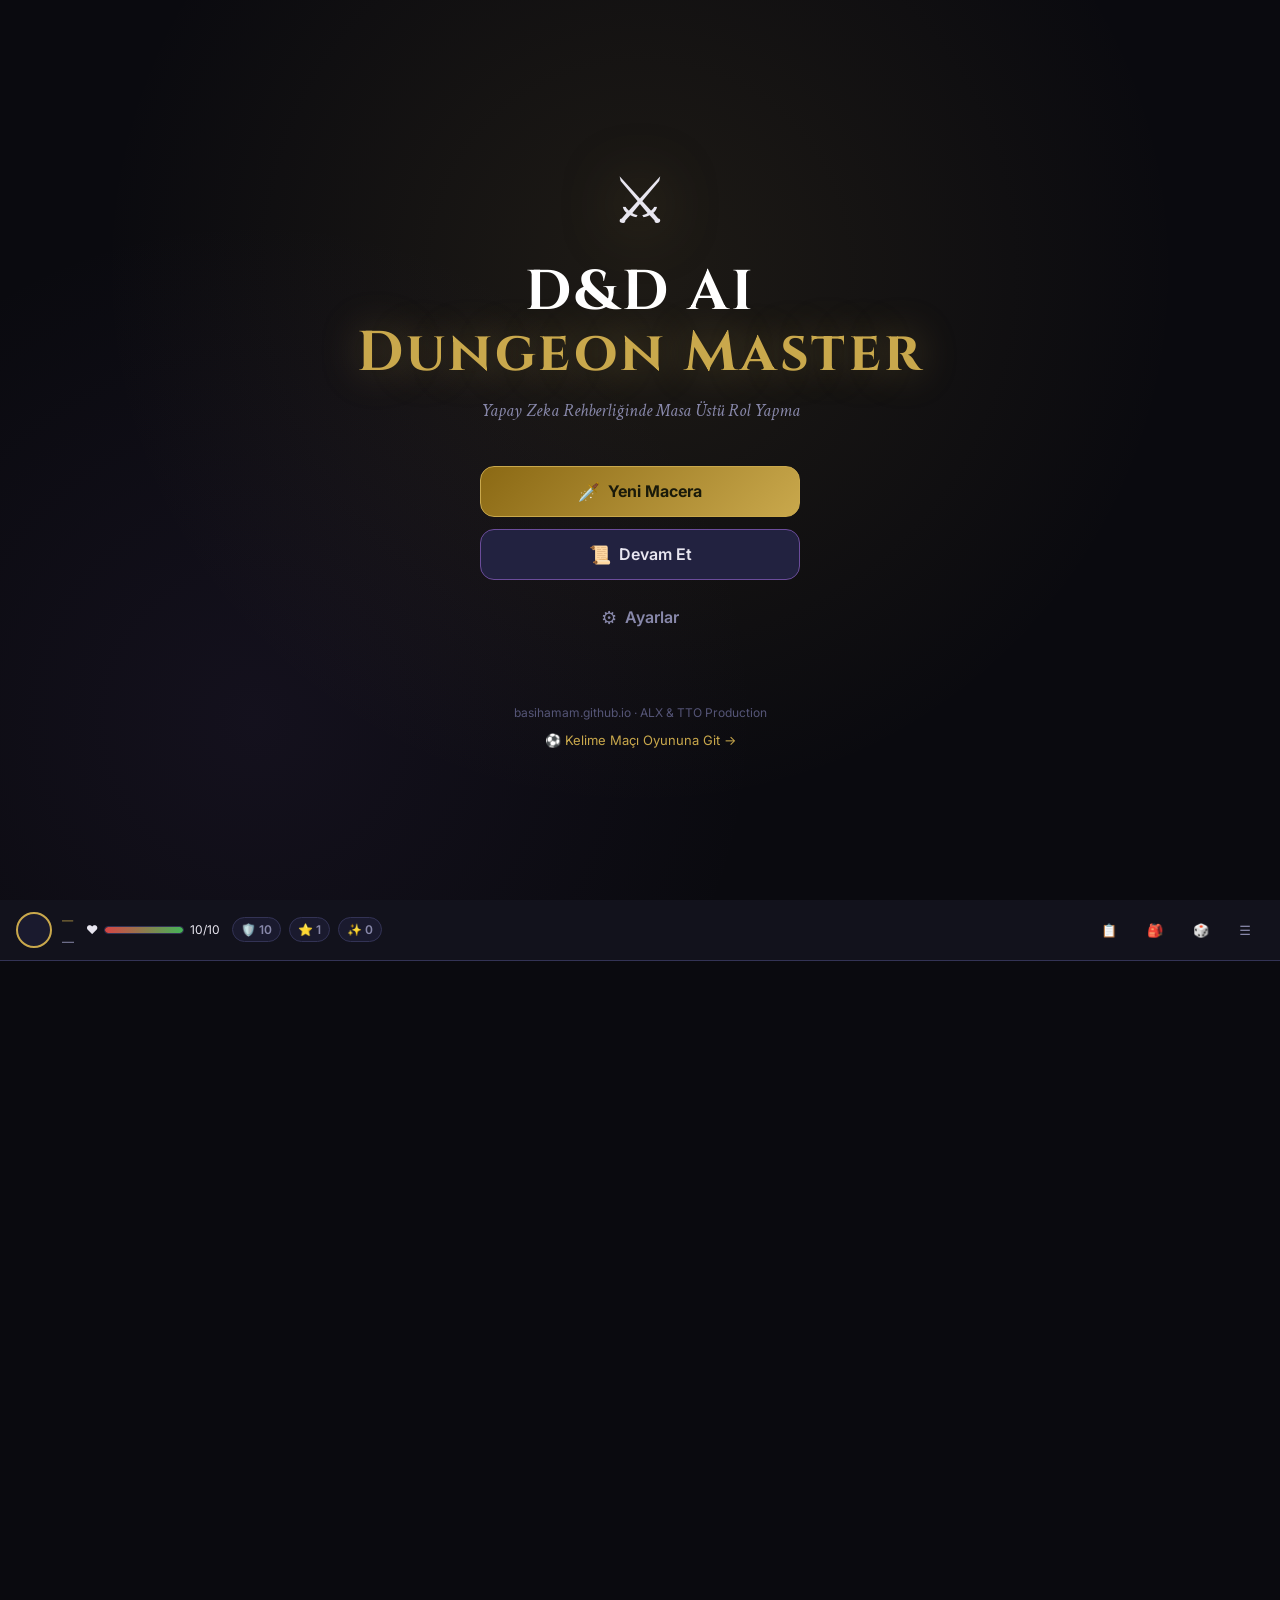
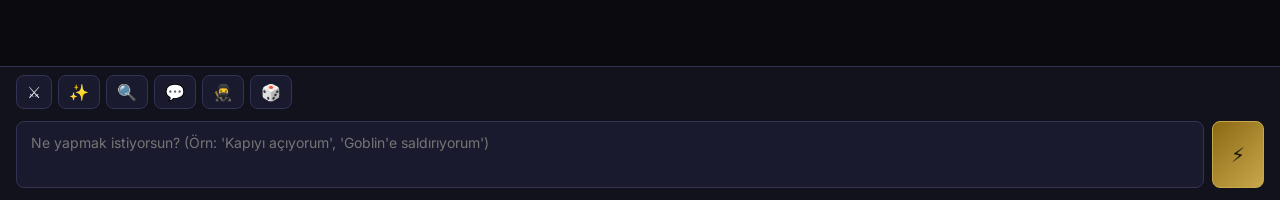
==== dnd/index.html @ 46f51eda "feat: Add D&D AI Dungeon Master web app with character creation, combat, dice and AI DM" ====
<!DOCTYPE html>
<html lang="tr" data-theme="dark">
<head>
<meta charset="UTF-8">
<meta name="viewport" content="width=device-width, initial-scale=1, viewport-fit=cover">
<title>D&D AI Dungeon Master</title>
<link rel="preconnect" href="https://fonts.googleapis.com">
<link rel="preconnect" href="https://fonts.gstatic.com" crossorigin>
<link href="https://fonts.googleapis.com/css2?family=Cinzel:wght@400;600;700;900&family=Crimson+Text:ital,wght@0,400;0,600;0,700;1,400&family=Inter:wght@400;500;600;700&display=swap" rel="stylesheet">
<link rel="stylesheet" href="css/main.css">
<link rel="stylesheet" href="css/character.css">
<link rel="stylesheet" href="css/combat.css">
<link rel="stylesheet" href="css/dice.css">
</head>
<body>
<div id="app">

  <!-- ==================== EKRAN 0: LOADING ==================== -->
  <div id="screen-loading" class="screen active">
    <div class="loading-container">
      <div class="loading-dragon">🐉</div>
      <h1 class="loading-title">D&D AI Dungeon Master</h1>
      <div class="loading-bar"><div class="loading-fill"></div></div>
      <p class="loading-text">Zindanlar hazırlanıyor...</p>
    </div>
  </div>

  <!-- ==================== EKRAN 1: ANA MENÜ ==================== -->
  <div id="screen-menu" class="screen">
    <div class="menu-bg">
      <div class="menu-particles" id="particles"></div>
    </div>
    <div class="menu-content">
      <div class="menu-logo">
        <div class="menu-logo-icon">⚔️</div>
        <h1>D&D AI<br><span>Dungeon Master</span></h1>
        <p class="menu-subtitle">Yapay Zeka Rehberliğinde Masa Üstü Rol Yapma</p>
      </div>
      <div class="menu-buttons">
        <button class="btn btn-primary btn-lg" onclick="App.showScreen('screen-character-create')">
          <span class="btn-icon">🗡️</span> Yeni Macera
        </button>
        <button class="btn btn-secondary btn-lg" onclick="App.loadSavedCharacters()">
          <span class="btn-icon">📜</span> Devam Et
        </button>
        <button class="btn btn-ghost btn-lg" onclick="App.showScreen('screen-settings')">
          <span class="btn-icon">⚙️</span> Ayarlar
        </button>
      </div>
      <div class="menu-footer">
        <p>basihamam.github.io &middot; ALX & TTO Production</p>
        <p style="margin-top: 8px;"><a href="../kelime-maci.html" style="color: var(--accent); text-decoration: none; font-size: 13px;">⚽ Kelime Maçı Oyununa Git →</a></p>
      </div>
    </div>
  </div>

  <!-- ==================== EKRAN 2: AYARLAR ==================== -->
  <div id="screen-settings" class="screen">
    <div class="screen-header">
      <button class="btn btn-ghost btn-back" onclick="App.showScreen('screen-menu')">← Geri</button>
      <h2>⚙️ Ayarlar</h2>
    </div>
    <div class="settings-content">
      <div class="settings-group">
        <h3>🤖 Yapay Zeka API</h3>
        <div class="form-group">
          <label>AI Sağlayıcı</label>
          <select id="ai-provider">
            <option value="gemini">Google Gemini</option>
            <option value="openai">OpenAI (GPT)</option>
          </select>
        </div>
        <div class="form-group">
          <label>API Key</label>
          <div class="input-with-btn">
            <input type="password" id="api-key" placeholder="API anahtarınızı girin...">
            <button class="btn btn-sm" onclick="App.toggleApiKeyVisibility()">👁️</button>
          </div>
        </div>
        <div class="form-group">
          <label>AI Modeli</label>
          <select id="ai-model">
            <option value="gemini-2.0-flash">Gemini 2.0 Flash (Hızlı)</option>
            <option value="gemini-1.5-pro">Gemini 1.5 Pro (Kaliteli)</option>
            <option value="gpt-4o-mini">GPT-4o Mini (Hızlı)</option>
            <option value="gpt-4o">GPT-4o (Kaliteli)</option>
          </select>
        </div>
        <button class="btn btn-primary" onclick="App.saveSettings()">💾 Kaydet</button>
        <button class="btn btn-secondary" onclick="App.testAI()">🧪 AI Test Et</button>
        <div id="ai-test-result" class="test-result"></div>
      </div>

      <div class="settings-group">
        <h3>🎨 Görünüm</h3>
        <div class="form-group">
          <label>Tema</label>
          <select id="theme-select" onchange="App.setTheme(this.value)">
            <option value="dark">Karanlık (Dark Fantasy)</option>
            <option value="light">Aydınlık</option>
          </select>
        </div>
        <div class="form-group">
          <label>Dil</label>
          <select id="lang-select">
            <option value="tr">Türkçe</option>
            <option value="en">English</option>
          </select>
        </div>
      </div>
    </div>
  </div>

  <!-- ==================== EKRAN 3: KARAKTER OLUŞTURMA ==================== -->
  <div id="screen-character-create" class="screen">
    <div class="screen-header">
      <button class="btn btn-ghost btn-back" onclick="App.showScreen('screen-menu')">← Geri</button>
      <h2>⚔️ Karakter Oluştur</h2>
      <div class="char-create-steps">
        <span class="step active" data-step="1">1. Temel</span>
        <span class="step" data-step="2">2. Irk</span>
        <span class="step" data-step="3">3. Sınıf</span>
        <span class="step" data-step="4">4. Statlar</span>
        <span class="step" data-step="5">5. Detaylar</span>
      </div>
    </div>

    <!-- Adım 1: Temel Bilgiler -->
    <div class="char-step" id="char-step-1">
      <div class="char-step-content">
        <h3>📝 Karakterine İsim Ver</h3>
        <div class="form-group">
          <label>Karakter Adı</label>
          <input type="text" id="char-name" placeholder="Örn: Thorin Meşekalkan, Lyra Gölgeadım..." maxlength="40">
        </div>
        <div class="form-group">
          <label>Karakter Portresi</label>
          <div class="portrait-upload" id="portrait-upload">
            <div class="portrait-placeholder" id="portrait-preview">
              <span>📷</span>
              <p>Fotoğraf yüklemek için tıkla</p>
            </div>
            <input type="file" id="portrait-input" accept="image/*" hidden>
          </div>
        </div>
        <button class="btn btn-primary btn-lg" onclick="CharacterCreate.nextStep(2)">Devam →</button>
      </div>
    </div>

    <!-- Adım 2: Irk Seçimi -->
    <div class="char-step" id="char-step-2" style="display:none">
      <div class="char-step-content">
        <h3>🧝 Irk Seç</h3>
        <div class="race-grid" id="race-grid">
          <!-- JS ile doldurulacak -->
        </div>
        <div class="race-info-panel" id="race-info" style="display:none">
          <h4 id="race-info-name"></h4>
          <p id="race-info-desc"></p>
          <div id="race-info-bonuses"></div>
          <div id="race-info-traits"></div>
        </div>
        <div class="step-nav">
          <button class="btn btn-ghost" onclick="CharacterCreate.nextStep(1)">← Geri</button>
          <button class="btn btn-primary" onclick="CharacterCreate.nextStep(3)" id="btn-race-next" disabled>Devam →</button>
        </div>
      </div>
    </div>

    <!-- Adım 3: Sınıf Seçimi -->
    <div class="char-step" id="char-step-3" style="display:none">
      <div class="char-step-content">
        <h3>⚔️ Sınıf Seç</h3>
        <div class="class-grid" id="class-grid">
          <!-- JS ile doldurulacak -->
        </div>
        <div class="class-info-panel" id="class-info" style="display:none">
          <h4 id="class-info-name"></h4>
          <p id="class-info-desc"></p>
          <div id="class-info-details"></div>
        </div>
        <div class="step-nav">
          <button class="btn btn-ghost" onclick="CharacterCreate.nextStep(2)">← Geri</button>
          <button class="btn btn-primary" onclick="CharacterCreate.nextStep(4)" id="btn-class-next" disabled>Devam →</button>
        </div>
      </div>
    </div>

    <!-- Adım 4: Stat Dağılımı -->
    <div class="char-step" id="char-step-4" style="display:none">
      <div class="char-step-content">
        <h3>🎲 Yetenek Puanları</h3>
        <div class="stat-method">
          <button class="btn btn-sm active" onclick="CharacterCreate.setStatMethod('standard')" id="btn-stat-standard">Standart Dizi</button>
          <button class="btn btn-sm" onclick="CharacterCreate.setStatMethod('pointbuy')" id="btn-stat-pointbuy">Puan Al</button>
          <button class="btn btn-sm" onclick="CharacterCreate.setStatMethod('roll')" id="btn-stat-roll">🎲 Zar At</button>
        </div>
        <div class="stats-grid" id="stats-grid">
          <!-- JS ile doldurulacak -->
        </div>
        <div class="stat-summary" id="stat-summary"></div>
        <div class="step-nav">
          <button class="btn btn-ghost" onclick="CharacterCreate.nextStep(3)">← Geri</button>
          <button class="btn btn-primary" onclick="CharacterCreate.nextStep(5)">Devam →</button>
        </div>
      </div>
    </div>

    <!-- Adım 5: Detaylar & Backstory -->
    <div class="char-step" id="char-step-5" style="display:none">
      <div class="char-step-content">
        <h3>📖 Arkaplan Hikayesi</h3>
        <div class="form-group">
          <label>Arkaplan</label>
          <select id="char-background">
            <option value="acolyte">Acolyte (Rahip Çırağı)</option>
            <option value="criminal">Criminal (Suçlu)</option>
            <option value="folk-hero">Folk Hero (Halk Kahramanı)</option>
            <option value="noble">Noble (Soylu)</option>
            <option value="outlander">Outlander (Sürgün)</option>
            <option value="sage">Sage (Bilge)</option>
            <option value="soldier">Soldier (Asker)</option>
            <option value="urchin">Urchin (Sokak Çocuğu)</option>
          </select>
        </div>
        <div class="form-group">
          <label>Backstory</label>
          <textarea id="char-backstory" rows="4" placeholder="Karakterinin hikayesini yaz..."></textarea>
          <button class="btn btn-sm btn-secondary" onclick="CharacterCreate.generateBackstory()">🤖 AI ile Üret</button>
        </div>
        <div class="form-group">
          <label>Hizalama (Alignment)</label>
          <select id="char-alignment">
            <option value="LG">Lawful Good (Düzenli İyi)</option>
            <option value="NG">Neutral Good (Tarafsız İyi)</option>
            <option value="CG">Chaotic Good (Kaotik İyi)</option>
            <option value="LN">Lawful Neutral (Düzenli Tarafsız)</option>
            <option value="TN">True Neutral (Tam Tarafsız)</option>
            <option value="CN">Chaotic Neutral (Kaotik Tarafsız)</option>
            <option value="LE">Lawful Evil (Düzenli Kötü)</option>
            <option value="NE">Neutral Evil (Tarafsız Kötü)</option>
            <option value="CE">Chaotic Evil (Kaotik Kötü)</option>
          </select>
        </div>
        <div class="step-nav">
          <button class="btn btn-ghost" onclick="CharacterCreate.nextStep(4)">← Geri</button>
          <button class="btn btn-primary btn-lg" onclick="CharacterCreate.finalize()">🗡️ Maceraya Başla!</button>
        </div>
      </div>
    </div>
  </div>

  <!-- ==================== EKRAN 4: KAYDEDİLMİŞ KARAKTERLER ==================== -->
  <div id="screen-saved-chars" class="screen">
    <div class="screen-header">
      <button class="btn btn-ghost btn-back" onclick="App.showScreen('screen-menu')">← Geri</button>
      <h2>📜 Kayıtlı Karakterler</h2>
    </div>
    <div class="saved-chars-list" id="saved-chars-list">
      <div class="empty-state">
        <p>🏰 Henüz kayıtlı karakter yok</p>
        <button class="btn btn-primary" onclick="App.showScreen('screen-character-create')">Yeni Karakter Oluştur</button>
      </div>
    </div>
  </div>

  <!-- ==================== EKRAN 5: MACERA (ANA OYUN) ==================== -->
  <div id="screen-adventure" class="screen">
    <!-- Üst Bar: Karakter Bilgileri -->
    <div class="adventure-topbar">
      <div class="topbar-char">
        <div class="topbar-portrait" id="adv-portrait"></div>
        <div class="topbar-info">
          <span class="topbar-name" id="adv-name">—</span>
          <span class="topbar-class" id="adv-class">—</span>
        </div>
      </div>
      <div class="topbar-stats">
        <div class="topbar-hp">
          <span>❤️</span>
          <div class="hp-bar">
            <div class="hp-fill" id="adv-hp-fill" style="width:100%"></div>
          </div>
          <span id="adv-hp-text">10/10</span>
        </div>
        <div class="topbar-badges">
          <span class="badge" id="adv-ac" title="Armor Class">🛡️ 10</span>
          <span class="badge" id="adv-level" title="Level">⭐ 1</span>
          <span class="badge" id="adv-xp" title="XP">✨ 0</span>
        </div>
      </div>
      <div class="topbar-actions">
        <button class="btn btn-sm btn-ghost" onclick="Adventure.toggleCharSheet()" title="Karakter Sayfası">📋</button>
        <button class="btn btn-sm btn-ghost" onclick="Adventure.toggleInventory()" title="Envanter">🎒</button>
        <button class="btn btn-sm btn-ghost" onclick="Adventure.showDicePanel()" title="Zar At">🎲</button>
        <button class="btn btn-sm btn-ghost" onclick="App.showScreen('screen-menu')" title="Menü">☰</button>
      </div>
    </div>

    <!-- Ana Hikaye Alanı -->
    <div class="adventure-main">
      <!-- Sol Panel: Karakter Detayları (toggle) -->
      <div class="adventure-sidebar" id="adventure-sidebar" style="display:none">
        <div class="sidebar-section">
          <h4>📊 Yetenekler</h4>
          <div id="sidebar-stats"></div>
        </div>
        <div class="sidebar-section">
          <h4>🎒 Envanter</h4>
          <div id="sidebar-inventory"></div>
        </div>
        <div class="sidebar-section">
          <h4>✨ Büyüler</h4>
          <div id="sidebar-spells"></div>
        </div>
      </div>

      <!-- Hikaye Akışı -->
      <div class="story-area" id="story-area">
        <div class="story-messages" id="story-messages">
          <!-- Mesajlar buraya gelecek -->
        </div>
      </div>

      <!-- Savaş Paneli (toggle) -->
      <div class="combat-panel" id="combat-panel" style="display:none">
        <div class="combat-header">
          <h4>⚔️ Savaş!</h4>
          <div class="initiative-tracker" id="initiative-tracker"></div>
        </div>
        <div class="combat-enemies" id="combat-enemies"></div>
      </div>
    </div>

    <!-- Alt Bar: Oyuncu Girişi -->
    <div class="adventure-input">
      <div class="quick-actions">
        <button class="btn btn-sm" onclick="Adventure.quickAction('attack')" title="Saldır">⚔️</button>
        <button class="btn btn-sm" onclick="Adventure.quickAction('spell')" title="Büyü">✨</button>
        <button class="btn btn-sm" onclick="Adventure.quickAction('investigate')" title="Araştır">🔍</button>
        <button class="btn btn-sm" onclick="Adventure.quickAction('talk')" title="Konuş">💬</button>
        <button class="btn btn-sm" onclick="Adventure.quickAction('stealth')" title="Gizlen">🥷</button>
        <button class="btn btn-sm" onclick="Adventure.rollDice(20)" title="d20 At">🎲</button>
      </div>
      <div class="input-row">
        <textarea id="player-input" placeholder="Ne yapmak istiyorsun? (Örn: 'Kapıyı açıyorum', 'Goblin'e saldırıyorum')" rows="2"></textarea>
        <button class="btn btn-primary btn-send" onclick="Adventure.sendAction()" id="btn-send">
          <span>⚡</span>
        </button>
      </div>
    </div>

    <!-- Zar Paneli (overlay) -->
    <div class="dice-overlay" id="dice-overlay" style="display:none">
      <div class="dice-panel">
        <div class="dice-header">
          <h4>🎲 Zar At</h4>
          <button class="btn btn-ghost btn-sm" onclick="Adventure.hideDicePanel()">✕</button>
        </div>
        <div class="dice-buttons">
          <button class="dice-btn" onclick="Adventure.rollDice(4)">d4</button>
          <button class="dice-btn" onclick="Adventure.rollDice(6)">d6</button>
          <button class="dice-btn" onclick="Adventure.rollDice(8)">d8</button>
          <button class="dice-btn" onclick="Adventure.rollDice(10)">d10</button>
          <button class="dice-btn" onclick="Adventure.rollDice(12)">d12</button>
          <button class="dice-btn d20" onclick="Adventure.rollDice(20)">d20</button>
          <button class="dice-btn" onclick="Adventure.rollDice(100)">d100</button>
        </div>
        <div class="dice-result" id="dice-result"></div>
        <div class="dice-history" id="dice-history"></div>
      </div>
    </div>
  </div>

</div>

<script src="js/storage.js"></script>
<script src="js/rules-engine.js"></script>
<script src="js/dice.js"></script>
<script src="js/ai-engine.js"></script>
<script src="js/character.js"></script>
<script src="js/combat.js"></script>
<script src="js/app.js"></script>
</body>
</html>
---- dnd/css/main.css ----
/* ===================================
   D&D AI DUNGEON MASTER — MAIN CSS
   Dark Fantasy Theme
   =================================== */

:root {
  /* Dark Fantasy Palette */
  --bg-darkest: #0a0a0f;
  --bg-dark: #12121c;
  --bg-panel: #1a1a2e;
  --bg-panel-2: #222240;
  --bg-hover: #2a2a4a;
  --bg-active: #33335a;
  
  --text: #e8e6f0;
  --text-muted: #8888aa;
  --text-dim: #555577;
  --text-bright: #ffffff;
  
  --accent: #c9a84c;        /* Gold */
  --accent-glow: #e8c84ccc;
  --accent-dark: #8b6914;
  --accent-2: #6b4c9a;      /* Purple */
  --accent-3: #9b4dca;      /* Light Purple */
  
  --danger: #d64545;
  --danger-glow: #ff4444;
  --success: #45b358;
  --info: #4a8fd4;
  --warning: #d4a84a;
  
  --border: #333355;
  --border-glow: #c9a84c44;
  --shadow: 0 4px 20px rgba(0,0,0,0.5);
  --shadow-glow: 0 0 30px rgba(201,168,76,0.15);
  
  --radius: 8px;
  --radius-lg: 14px;
  --radius-round: 999px;
  
  --font-display: 'Cinzel', 'Georgia', serif;
  --font-narrative: 'Crimson Text', 'Georgia', serif;
  --font-body: 'Inter', system-ui, -apple-system, sans-serif;
  
  --transition: 0.2s ease;
}

[data-theme="light"] {
  --bg-darkest: #f0ede4;
  --bg-dark: #f7f5ee;
  --bg-panel: #ffffff;
  --bg-panel-2: #f5f3ec;
  --bg-hover: #eae7dc;
  --bg-active: #ddd8c8;
  --text: #2a2520;
  --text-muted: #6b6358;
  --text-dim: #9a9080;
  --text-bright: #1a1510;
  --border: #d4cfc0;
  --border-glow: #c9a84c22;
  --shadow: 0 4px 20px rgba(0,0,0,0.1);
}

/* ===== RESET & BASE ===== */
*, *::before, *::after { box-sizing: border-box; margin: 0; padding: 0; }

html {
  scroll-behavior: smooth;
  -webkit-text-size-adjust: 100%;
}

body {
  background: var(--bg-darkest);
  color: var(--text);
  font-family: var(--font-body);
  font-size: 15px;
  line-height: 1.6;
  min-height: 100vh;
  overflow-x: hidden;
}

/* Background texture */
body::before {
  content: '';
  position: fixed;
  inset: 0;
  background: 
    radial-gradient(ellipse at 20% 30%, rgba(107,76,154,0.08) 0%, transparent 50%),
    radial-gradient(ellipse at 80% 70%, rgba(201,168,76,0.06) 0%, transparent 50%);
  pointer-events: none;
  z-index: 0;
}

#app {
  position: relative;
  z-index: 1;
  min-height: 100vh;
}

/* ===== SCREENS ===== */
.screen {
  display: none;
  min-height: 100vh;
}
.screen.active {
  display: flex;
  flex-direction: column;
}

/* ===== LOADING SCREEN ===== */
#screen-loading {
  align-items: center;
  justify-content: center;
  background: var(--bg-darkest);
}

.loading-container {
  text-align: center;
  animation: fadeIn 0.5s ease;
}

.loading-dragon {
  font-size: 80px;
  animation: dragonFloat 3s ease-in-out infinite;
  filter: drop-shadow(0 0 30px rgba(201,168,76,0.4));
}

@keyframes dragonFloat {
  0%, 100% { transform: translateY(0) scale(1); }
  50% { transform: translateY(-15px) scale(1.05); }
}

.loading-title {
  font-family: var(--font-display);
  font-size: clamp(28px, 6vw, 48px);
  color: var(--accent);
  text-shadow: 0 0 40px rgba(201,168,76,0.3);
  margin: 20px 0 30px;
  letter-spacing: 2px;
}

.loading-bar {
  width: 200px;
  height: 4px;
  background: var(--border);
  border-radius: var(--radius-round);
  margin: 0 auto 16px;
  overflow: hidden;
}

.loading-fill {
  height: 100%;
  background: linear-gradient(90deg, var(--accent-dark), var(--accent), var(--accent-dark));
  border-radius: var(--radius-round);
  animation: loadingSlide 1.5s ease-in-out infinite;
  width: 40%;
}

@keyframes loadingSlide {
  0% { transform: translateX(-100%); }
  100% { transform: translateX(350%); }
}

.loading-text {
  color: var(--text-muted);
  font-size: 14px;
  font-style: italic;
}

/* ===== MENU SCREEN ===== */
#screen-menu {
  align-items: center;
  justify-content: center;
  position: relative;
  overflow: hidden;
}

.menu-bg {
  position: absolute;
  inset: 0;
  background: 
    radial-gradient(circle at 50% 30%, rgba(201,168,76,0.1) 0%, transparent 60%),
    radial-gradient(circle at 20% 80%, rgba(107,76,154,0.1) 0%, transparent 40%),
    var(--bg-darkest);
}

.menu-particles {
  position: absolute;
  inset: 0;
  overflow: hidden;
}

.particle {
  position: absolute;
  width: 3px;
  height: 3px;
  background: var(--accent);
  border-radius: 50%;
  opacity: 0;
  animation: particleFloat 4s ease-in-out infinite;
}

@keyframes particleFloat {
  0% { opacity: 0; transform: translateY(100vh) scale(0); }
  20% { opacity: 0.8; }
  80% { opacity: 0.3; }
  100% { opacity: 0; transform: translateY(-20vh) scale(1); }
}

.menu-content {
  position: relative;
  z-index: 2;
  text-align: center;
  padding: 20px;
}

.menu-logo-icon {
  font-size: 64px;
  margin-bottom: 10px;
  filter: drop-shadow(0 0 30px rgba(201,168,76,0.5));
  animation: pulse 3s ease-in-out infinite;
}

@keyframes pulse {
  0%, 100% { transform: scale(1); filter: drop-shadow(0 0 30px rgba(201,168,76,0.5)); }
  50% { transform: scale(1.1); filter: drop-shadow(0 0 50px rgba(201,168,76,0.8)); }
}

.menu-logo h1 {
  font-family: var(--font-display);
  font-size: clamp(32px, 7vw, 56px);
  color: var(--text-bright);
  line-height: 1.1;
  letter-spacing: 3px;
}

.menu-logo h1 span {
  color: var(--accent);
  text-shadow: 0 0 40px rgba(201,168,76,0.4);
}

.menu-subtitle {
  color: var(--text-muted);
  font-size: 16px;
  margin-top: 12px;
  font-style: italic;
  font-family: var(--font-narrative);
  font-size: 18px;
}

.menu-buttons {
  display: flex;
  flex-direction: column;
  gap: 12px;
  margin-top: 40px;
  max-width: 320px;
  margin-left: auto;
  margin-right: auto;
}

.menu-footer {
  margin-top: 60px;
  color: var(--text-dim);
  font-size: 12px;
}

/* ===== BUTTONS ===== */
.btn {
  display: inline-flex;
  align-items: center;
  justify-content: center;
  gap: 8px;
  padding: 10px 20px;
  border: 1px solid var(--border);
  border-radius: var(--radius);
  background: var(--bg-panel);
  color: var(--text);
  font-family: var(--font-body);
  font-size: 14px;
  font-weight: 600;
  cursor: pointer;
  transition: all var(--transition);
  white-space: nowrap;
  text-decoration: none;
}

.btn:hover {
  background: var(--bg-hover);
  border-color: var(--accent);
  transform: translateY(-1px);
}

.btn:active {
  transform: translateY(0);
}

.btn-primary {
  background: linear-gradient(135deg, var(--accent-dark), var(--accent));
  color: #1a1a0a;
  border-color: var(--accent);
  font-weight: 700;
}

.btn-primary:hover {
  background: linear-gradient(135deg, var(--accent), var(--accent-glow));
  box-shadow: 0 0 20px rgba(201,168,76,0.3);
}

.btn-secondary {
  background: var(--bg-panel-2);
  border-color: var(--accent-2);
  color: var(--text);
}

.btn-secondary:hover {
  border-color: var(--accent-3);
  background: var(--bg-hover);
}

.btn-ghost {
  background: transparent;
  border-color: transparent;
  color: var(--text-muted);
}

.btn-ghost:hover {
  color: var(--text);
  background: var(--bg-hover);
}

.btn-lg {
  padding: 14px 28px;
  font-size: 16px;
  border-radius: var(--radius-lg);
}

.btn-sm {
  padding: 6px 12px;
  font-size: 13px;
}

.btn-icon {
  font-size: 18px;
}

.btn-send {
  padding: 10px 18px;
  font-size: 20px;
  border-radius: var(--radius);
  min-width: 50px;
}

.btn-back {
  font-size: 14px;
}

.btn:disabled {
  opacity: 0.4;
  cursor: not-allowed;
  transform: none !important;
}

/* ===== SCREEN HEADER ===== */
.screen-header {
  display: flex;
  align-items: center;
  gap: 16px;
  padding: 16px 20px;
  background: var(--bg-dark);
  border-bottom: 1px solid var(--border);
  flex-wrap: wrap;
}

.screen-header h2 {
  font-family: var(--font-display);
  font-size: 20px;
  color: var(--accent);
  flex: 1;
}

/* ===== FORMS ===== */
.form-group {
  margin-bottom: 20px;
}

.form-group label {
  display: block;
  font-size: 13px;
  font-weight: 600;
  color: var(--text-muted);
  margin-bottom: 6px;
  text-transform: uppercase;
  letter-spacing: 1px;
}

input[type="text"],
input[type="password"],
input[type="number"],
textarea,
select {
  width: 100%;
  padding: 10px 14px;
  background: var(--bg-darkest);
  border: 1px solid var(--border);
  border-radius: var(--radius);
  color: var(--text);
  font-family: var(--font-body);
  font-size: 14px;
  transition: border-color var(--transition);
}

input:focus, textarea:focus, select:focus {
  outline: none;
  border-color: var(--accent);
  box-shadow: 0 0 0 3px var(--border-glow);
}

select {
  cursor: pointer;
  appearance: none;
  background-image: url("data:image/svg+xml,%3Csvg xmlns='http://www.w3.org/2000/svg' width='12' height='12' viewBox='0 0 12 12'%3E%3Cpath fill='%238888aa' d='M6 8L1 3h10z'/%3E%3C/svg%3E");
  background-repeat: no-repeat;
  background-position: right 12px center;
  padding-right: 32px;
}

textarea {
  resize: vertical;
  font-family: var(--font-narrative);
  font-size: 15px;
  line-height: 1.6;
}

.input-with-btn {
  display: flex;
  gap: 8px;
}

.input-with-btn input {
  flex: 1;
}

/* ===== SETTINGS ===== */
.settings-content {
  max-width: 600px;
  margin: 0 auto;
  padding: 24px 20px;
}

.settings-group {
  background: var(--bg-panel);
  border: 1px solid var(--border);
  border-radius: var(--radius-lg);
  padding: 24px;
  margin-bottom: 20px;
}

.settings-group h3 {
  font-family: var(--font-display);
  font-size: 16px;
  color: var(--accent);
  margin-bottom: 20px;
  padding-bottom: 12px;
  border-bottom: 1px solid var(--border);
}

.test-result {
  margin-top: 12px;
  padding: 10px;
  border-radius: var(--radius);
  font-size: 13px;
  display: none;
}

.test-result.success {
  display: block;
  background: rgba(69, 179, 88, 0.1);
  border: 1px solid var(--success);
  color: var(--success);
}

.test-result.error {
  display: block;
  background: rgba(214, 69, 69, 0.1);
  border: 1px solid var(--danger);
  color: var(--danger);
}

/* ===== CHARACTER CREATION ===== */
.char-create-steps {
  display: flex;
  gap: 4px;
  font-size: 12px;
}

.char-create-steps .step {
  padding: 4px 10px;
  border-radius: var(--radius-round);
  color: var(--text-dim);
  background: var(--bg-darkest);
  transition: all var(--transition);
}

.char-create-steps .step.active {
  color: var(--bg-darkest);
  background: var(--accent);
  font-weight: 700;
}

.char-create-steps .step.done {
  color: var(--success);
  background: rgba(69,179,88,0.15);
}

.char-step-content {
  max-width: 700px;
  margin: 0 auto;
  padding: 30px 20px;
}

.char-step-content h3 {
  font-family: var(--font-display);
  font-size: 22px;
  color: var(--accent);
  margin-bottom: 24px;
}

/* Portrait Upload */
.portrait-upload {
  width: 180px;
  height: 180px;
  margin: 0 auto;
  cursor: pointer;
}

.portrait-placeholder {
  width: 100%;
  height: 100%;
  border: 2px dashed var(--border);
  border-radius: var(--radius-lg);
  display: flex;
  flex-direction: column;
  align-items: center;
  justify-content: center;
  color: var(--text-muted);
  transition: all var(--transition);
  background: var(--bg-darkest);
  overflow: hidden;
}

.portrait-placeholder:hover {
  border-color: var(--accent);
  background: var(--bg-panel);
}

.portrait-placeholder span {
  font-size: 40px;
  margin-bottom: 8px;
}

.portrait-placeholder p {
  font-size: 12px;
}

.portrait-placeholder img {
  width: 100%;
  height: 100%;
  object-fit: cover;
}

/* Race & Class Grids */
.race-grid, .class-grid {
  display: grid;
  grid-template-columns: repeat(auto-fill, minmax(140px, 1fr));
  gap: 12px;
  margin-bottom: 20px;
}

.race-card, .class-card {
  background: var(--bg-panel);
  border: 2px solid var(--border);
  border-radius: var(--radius-lg);
  padding: 16px;
  text-align: center;
  cursor: pointer;
  transition: all var(--transition);
}

.race-card:hover, .class-card:hover {
  border-color: var(--accent);
  transform: translateY(-3px);
  box-shadow: var(--shadow-glow);
}

.race-card.selected, .class-card.selected {
  border-color: var(--accent);
  background: rgba(201,168,76,0.1);
  box-shadow: var(--shadow-glow);
}

.race-card .card-icon, .class-card .card-icon {
  font-size: 36px;
  margin-bottom: 8px;
  display: block;
}

.race-card .card-name, .class-card .card-name {
  font-family: var(--font-display);
  font-size: 13px;
  color: var(--text);
  font-weight: 600;
}

/* Info panels */
.race-info-panel, .class-info-panel {
  background: var(--bg-panel-2);
  border: 1px solid var(--border);
  border-radius: var(--radius-lg);
  padding: 20px;
  margin-bottom: 20px;
  animation: slideDown 0.3s ease;
}

@keyframes slideDown {
  from { opacity: 0; transform: translateY(-10px); }
  to { opacity: 1; transform: translateY(0); }
}

.race-info-panel h4, .class-info-panel h4 {
  font-family: var(--font-display);
  color: var(--accent);
  margin-bottom: 8px;
}

/* Stat Grid */
.stat-method {
  display: flex;
  gap: 8px;
  margin-bottom: 20px;
}

.stat-method .btn.active {
  background: var(--accent);
  color: var(--bg-darkest);
  border-color: var(--accent);
}

.stats-grid {
  display: grid;
  grid-template-columns: repeat(auto-fill, minmax(200px, 1fr));
  gap: 12px;
  margin-bottom: 20px;
}

.stat-item {
  background: var(--bg-panel);
  border: 1px solid var(--border);
  border-radius: var(--radius);
  padding: 14px;
  display: flex;
  align-items: center;
  gap: 12px;
}

.stat-icon {
  font-size: 28px;
  width: 40px;
  text-align: center;
}

.stat-name {
  font-family: var(--font-display);
  font-size: 12px;
  color: var(--text-muted);
  text-transform: uppercase;
  letter-spacing: 1px;
}

.stat-value {
  font-family: var(--font-display);
  font-size: 24px;
  color: var(--accent);
  font-weight: 700;
}

.stat-modifier {
  font-size: 14px;
  color: var(--text-muted);
  margin-left: 4px;
}

.stat-controls {
  display: flex;
  gap: 4px;
  margin-left: auto;
}

.stat-controls button {
  width: 28px;
  height: 28px;
  border: 1px solid var(--border);
  border-radius: 4px;
  background: var(--bg-darkest);
  color: var(--text);
  font-size: 16px;
  cursor: pointer;
  display: flex;
  align-items: center;
  justify-content: center;
}

.stat-controls button:hover {
  border-color: var(--accent);
  color: var(--accent);
}

/* Step Navigation */
.step-nav {
  display: flex;
  justify-content: space-between;
  margin-top: 24px;
  padding-top: 20px;
  border-top: 1px solid var(--border);
}

/* ===== SAVED CHARACTERS ===== */
.saved-chars-list {
  max-width: 700px;
  margin: 0 auto;
  padding: 24px 20px;
}

.saved-char-card {
  display: flex;
  align-items: center;
  gap: 16px;
  background: var(--bg-panel);
  border: 1px solid var(--border);
  border-radius: var(--radius-lg);
  padding: 16px;
  margin-bottom: 12px;
  cursor: pointer;
  transition: all var(--transition);
}

.saved-char-card:hover {
  border-color: var(--accent);
  transform: translateX(4px);
}

.saved-char-portrait {
  width: 60px;
  height: 60px;
  border-radius: var(--radius);
  background: var(--bg-darkest);
  overflow: hidden;
  flex-shrink: 0;
  display: flex;
  align-items: center;
  justify-content: center;
  font-size: 28px;
}

.saved-char-portrait img {
  width: 100%;
  height: 100%;
  object-fit: cover;
}

.saved-char-info h4 {
  font-family: var(--font-display);
  color: var(--text-bright);
}

.saved-char-info p {
  font-size: 13px;
  color: var(--text-muted);
}

.saved-char-actions {
  margin-left: auto;
  display: flex;
  gap: 8px;
}

.empty-state {
  text-align: center;
  padding: 60px 20px;
  color: var(--text-muted);
}

.empty-state p {
  font-size: 18px;
  margin-bottom: 20px;
}

/* ===== ADVENTURE SCREEN ===== */
#screen-adventure {
  height: 100vh;
  display: flex;
  flex-direction: column;
}

#screen-adventure.active {
  display: flex;
}

/* Top Bar */
.adventure-topbar {
  display: flex;
  align-items: center;
  gap: 12px;
  padding: 8px 16px;
  background: var(--bg-dark);
  border-bottom: 1px solid var(--border);
  flex-shrink: 0;
  flex-wrap: wrap;
}

.topbar-char {
  display: flex;
  align-items: center;
  gap: 10px;
}

.topbar-portrait {
  width: 36px;
  height: 36px;
  border-radius: 50%;
  background: var(--bg-panel);
  border: 2px solid var(--accent);
  overflow: hidden;
  display: flex;
  align-items: center;
  justify-content: center;
  font-size: 18px;
}

.topbar-portrait img {
  width: 100%;
  height: 100%;
  object-fit: cover;
}

.topbar-name {
  font-family: var(--font-display);
  font-size: 14px;
  color: var(--accent);
  font-weight: 700;
}

.topbar-class {
  font-size: 12px;
  color: var(--text-muted);
  display: block;
}

.topbar-stats {
  display: flex;
  align-items: center;
  gap: 12px;
  flex: 1;
}

.topbar-hp {
  display: flex;
  align-items: center;
  gap: 6px;
  font-size: 12px;
}

.hp-bar {
  width: 80px;
  height: 8px;
  background: var(--bg-darkest);
  border-radius: var(--radius-round);
  overflow: hidden;
  border: 1px solid var(--border);
}

.hp-fill {
  height: 100%;
  background: linear-gradient(90deg, var(--danger), var(--success));
  border-radius: var(--radius-round);
  transition: width 0.5s ease;
}

.topbar-badges {
  display: flex;
  gap: 8px;
}

.badge {
  font-size: 12px;
  padding: 2px 8px;
  background: var(--bg-panel);
  border: 1px solid var(--border);
  border-radius: var(--radius-round);
  color: var(--text-muted);
  font-weight: 600;
}

.topbar-actions {
  display: flex;
  gap: 4px;
}

/* Main Area */
.adventure-main {
  flex: 1;
  display: flex;
  overflow: hidden;
}

/* Sidebar */
.adventure-sidebar {
  width: 280px;
  background: var(--bg-dark);
  border-right: 1px solid var(--border);
  overflow-y: auto;
  padding: 16px;
  flex-shrink: 0;
}

.sidebar-section {
  margin-bottom: 20px;
}

.sidebar-section h4 {
  font-family: var(--font-display);
  font-size: 13px;
  color: var(--accent);
  margin-bottom: 10px;
  padding-bottom: 6px;
  border-bottom: 1px solid var(--border);
}

/* Story Area */
.story-area {
  flex: 1;
  overflow-y: auto;
  padding: 16px;
  scroll-behavior: smooth;
}

.story-messages {
  max-width: 800px;
  margin: 0 auto;
}

/* Message Bubbles */
.message {
  margin-bottom: 16px;
  animation: fadeIn 0.4s ease;
}

@keyframes fadeIn {
  from { opacity: 0; transform: translateY(10px); }
  to { opacity: 1; transform: translateY(0); }
}

.message-dm {
  background: var(--bg-panel);
  border: 1px solid var(--border);
  border-radius: var(--radius-lg);
  padding: 16px 20px;
  font-family: var(--font-narrative);
  font-size: 16px;
  line-height: 1.8;
  position: relative;
}

.message-dm::before {
  content: '🐉 Dungeon Master';
  display: block;
  font-family: var(--font-display);
  font-size: 11px;
  color: var(--accent);
  margin-bottom: 8px;
  text-transform: uppercase;
  letter-spacing: 2px;
}

.message-player {
  background: rgba(107,76,154,0.15);
  border: 1px solid rgba(107,76,154,0.3);
  border-radius: var(--radius-lg);
  padding: 12px 16px;
  margin-left: 40px;
  font-size: 14px;
}

.message-player::before {
  content: '⚔️ ';
  font-size: 14px;
}

.message-system {
  text-align: center;
  padding: 8px;
  color: var(--text-muted);
  font-size: 13px;
  font-style: italic;
}

.message-dice {
  display: inline-flex;
  align-items: center;
  gap: 8px;
  background: var(--bg-panel-2);
  border: 1px solid var(--border);
  border-radius: var(--radius);
  padding: 8px 14px;
  font-size: 14px;
  margin: 8px 0;
}

.dice-value {
  font-family: var(--font-display);
  font-size: 22px;
  font-weight: 700;
}

.dice-nat20 {
  color: var(--accent) !important;
  text-shadow: 0 0 10px var(--accent-glow);
}

.dice-nat1 {
  color: var(--danger) !important;
  text-shadow: 0 0 10px var(--danger-glow);
}

/* Input Area */
.adventure-input {
  background: var(--bg-dark);
  border-top: 1px solid var(--border);
  padding: 8px 16px 12px;
  flex-shrink: 0;
}

.quick-actions {
  display: flex;
  gap: 6px;
  margin-bottom: 8px;
  overflow-x: auto;
  padding-bottom: 4px;
}

.quick-actions .btn {
  font-size: 16px;
  padding: 6px 10px;
  border-radius: var(--radius);
  flex-shrink: 0;
}

.input-row {
  display: flex;
  gap: 8px;
}

.input-row textarea {
  flex: 1;
  background: var(--bg-panel);
  border: 1px solid var(--border);
  resize: none;
  font-family: var(--font-body);
  font-size: 14px;
  padding: 10px 14px;
}

/* ===== UTILITY ===== */
.text-gold { color: var(--accent); }
.text-muted { color: var(--text-muted); }
.text-danger { color: var(--danger); }
.text-success { color: var(--success); }
.text-center { text-align: center; }
.mt-1 { margin-top: 8px; }
.mt-2 { margin-top: 16px; }
.mb-1 { margin-bottom: 8px; }
.mb-2 { margin-bottom: 16px; }

/* Typing indicator */
.typing-indicator {
  display: flex;
  gap: 4px;
  padding: 8px 16px;
}

.typing-dot {
  width: 8px;
  height: 8px;
  background: var(--accent);
  border-radius: 50%;
  animation: typingBounce 1.4s infinite;
}

.typing-dot:nth-child(2) { animation-delay: 0.2s; }
.typing-dot:nth-child(3) { animation-delay: 0.4s; }

@keyframes typingBounce {
  0%, 60%, 100% { transform: translateY(0); opacity: 0.3; }
  30% { transform: translateY(-8px); opacity: 1; }
}

/* Scrollbar */
::-webkit-scrollbar {
  width: 6px;
}

::-webkit-scrollbar-track {
  background: var(--bg-darkest);
}

::-webkit-scrollbar-thumb {
  background: var(--border);
  border-radius: 3px;
}

::-webkit-scrollbar-thumb:hover {
  background: var(--accent-dark);
}

/* ===== RESPONSIVE ===== */
@media (max-width: 768px) {
  .adventure-sidebar {
    position: fixed;
    left: 0;
    top: 0;
    bottom: 0;
    z-index: 100;
    width: 280px;
    transform: translateX(-100%);
    transition: transform 0.3s ease;
    box-shadow: 4px 0 20px rgba(0,0,0,0.5);
  }
  
  .adventure-sidebar.open {
    transform: translateX(0);
  }
  
  .topbar-badges {
    display: none;
  }
  
  .char-create-steps {
    display: none;
  }
  
  .stats-grid {
    grid-template-columns: 1fr;
  }
  
  .race-grid, .class-grid {
    grid-template-columns: repeat(auto-fill, minmax(100px, 1fr));
  }
  
  .message-player {
    margin-left: 20px;
  }
}
---- dnd/css/character.css ----
/* ===================================
   CHARACTER SHEET SPECIFIC STYLES
   =================================== */

/* Inline stat display in sidebar */
.stat-inline {
  display: flex;
  justify-content: space-between;
  align-items: center;
  padding: 6px 0;
  border-bottom: 1px solid var(--border);
}

.stat-inline:last-child {
  border-bottom: none;
}

.stat-inline-name {
  font-size: 12px;
  color: var(--text-muted);
  text-transform: uppercase;
  letter-spacing: 1px;
}

.stat-inline-val {
  font-family: var(--font-display);
  font-size: 18px;
  color: var(--accent);
  font-weight: 700;
}

.stat-inline-mod {
  font-size: 12px;
  color: var(--text-dim);
  margin-left: 4px;
}

/* Inventory Items */
.inv-item {
  display: flex;
  align-items: center;
  gap: 8px;
  padding: 6px 8px;
  border-radius: var(--radius);
  margin-bottom: 4px;
  font-size: 13px;
  transition: background var(--transition);
}

.inv-item:hover {
  background: var(--bg-hover);
}

.inv-icon {
  font-size: 16px;
  width: 24px;
  text-align: center;
}

.inv-name {
  flex: 1;
  color: var(--text);
}

.inv-qty {
  font-size: 11px;
  color: var(--text-muted);
  background: var(--bg-darkest);
  padding: 2px 6px;
  border-radius: var(--radius-round);
}

/* Spell Slots */
.spell-slot-row {
  display: flex;
  align-items: center;
  gap: 8px;
  margin-bottom: 6px;
  font-size: 13px;
}

.spell-slot-label {
  color: var(--text-muted);
  width: 60px;
}

.spell-slot-dots {
  display: flex;
  gap: 4px;
}

.spell-dot {
  width: 14px;
  height: 14px;
  border-radius: 50%;
  border: 2px solid var(--accent-2);
  background: transparent;
  cursor: pointer;
  transition: all var(--transition);
}

.spell-dot.used {
  background: var(--accent-2);
  box-shadow: 0 0 8px rgba(107,76,154,0.5);
}

/* Character Sheet Modal */
.char-sheet-overlay {
  position: fixed;
  inset: 0;
  background: rgba(0,0,0,0.7);
  z-index: 200;
  display: flex;
  align-items: center;
  justify-content: center;
  animation: fadeIn 0.2s ease;
}

.char-sheet {
  background: var(--bg-panel);
  border: 1px solid var(--border);
  border-radius: var(--radius-lg);
  width: 90%;
  max-width: 600px;
  max-height: 85vh;
  overflow-y: auto;
  padding: 24px;
  box-shadow: var(--shadow);
}

.char-sheet-header {
  display: flex;
  align-items: center;
  gap: 16px;
  margin-bottom: 20px;
  padding-bottom: 16px;
  border-bottom: 1px solid var(--border);
}

.char-sheet-portrait {
  width: 80px;
  height: 80px;
  border-radius: var(--radius);
  background: var(--bg-darkest);
  overflow: hidden;
  border: 2px solid var(--accent);
}

.char-sheet-portrait img {
  width: 100%;
  height: 100%;
  object-fit: cover;
}

.char-sheet-title h3 {
  font-family: var(--font-display);
  color: var(--accent);
  font-size: 20px;
}

.char-sheet-title p {
  color: var(--text-muted);
  font-size: 14px;
}

.char-sheet-stats {
  display: grid;
  grid-template-columns: repeat(3, 1fr);
  gap: 10px;
  margin-bottom: 20px;
}

.sheet-stat-box {
  background: var(--bg-darkest);
  border: 1px solid var(--border);
  border-radius: var(--radius);
  padding: 10px;
  text-align: center;
}

.sheet-stat-label {
  font-size: 10px;
  color: var(--text-dim);
  text-transform: uppercase;
  letter-spacing: 1px;
}

.sheet-stat-value {
  font-family: var(--font-display);
  font-size: 28px;
  color: var(--accent);
  line-height: 1.2;
}

.sheet-stat-mod {
  font-size: 14px;
  color: var(--text-muted);
}
---- dnd/css/combat.css ----
/* ===================================
   COMBAT SPECIFIC STYLES
   =================================== */

.combat-panel {
  width: 280px;
  background: var(--bg-dark);
  border-left: 1px solid var(--border);
  padding: 16px;
  overflow-y: auto;
  flex-shrink: 0;
}

.combat-header h4 {
  font-family: var(--font-display);
  color: var(--danger);
  font-size: 16px;
  margin-bottom: 12px;
  text-shadow: 0 0 10px rgba(214,69,69,0.3);
}

/* Initiative Tracker */
.initiative-tracker {
  display: flex;
  flex-direction: column;
  gap: 6px;
  margin-bottom: 16px;
}

.init-entry {
  display: flex;
  align-items: center;
  gap: 8px;
  padding: 6px 10px;
  background: var(--bg-panel);
  border: 1px solid var(--border);
  border-radius: var(--radius);
  font-size: 13px;
  transition: all var(--transition);
}

.init-entry.active-turn {
  border-color: var(--accent);
  background: rgba(201,168,76,0.1);
  box-shadow: 0 0 10px var(--border-glow);
}

.init-entry.enemy {
  border-color: rgba(214,69,69,0.3);
}

.init-order {
  font-family: var(--font-display);
  font-size: 16px;
  color: var(--accent);
  width: 24px;
  text-align: center;
}

.init-name {
  flex: 1;
  font-weight: 600;
}

.init-hp-mini {
  font-size: 11px;
  color: var(--text-muted);
}

/* Enemy Cards */
.enemy-card {
  background: var(--bg-panel);
  border: 1px solid rgba(214,69,69,0.3);
  border-radius: var(--radius-lg);
  padding: 14px;
  margin-bottom: 10px;
}

.enemy-card-header {
  display: flex;
  justify-content: space-between;
  align-items: center;
  margin-bottom: 8px;
}

.enemy-name {
  font-family: var(--font-display);
  font-size: 14px;
  color: var(--danger);
}

.enemy-cr {
  font-size: 11px;
  color: var(--text-muted);
  background: var(--bg-darkest);
  padding: 2px 6px;
  border-radius: var(--radius-round);
}

.enemy-hp-bar {
  width: 100%;
  height: 10px;
  background: var(--bg-darkest);
  border-radius: var(--radius-round);
  overflow: hidden;
  margin-bottom: 6px;
  border: 1px solid var(--border);
}

.enemy-hp-fill {
  height: 100%;
  background: linear-gradient(90deg, var(--danger), #ff8844);
  transition: width 0.5s ease;
}

.enemy-hp-text {
  font-size: 12px;
  color: var(--text-muted);
  text-align: center;
}

.enemy-stats-mini {
  display: flex;
  gap: 8px;
  margin-top: 8px;
  font-size: 11px;
  color: var(--text-dim);
}

.enemy-stats-mini span {
  background: var(--bg-darkest);
  padding: 2px 6px;
  border-radius: 3px;
}

/* Combat Actions */
.combat-actions {
  display: flex;
  flex-direction: column;
  gap: 6px;
  margin-top: 16px;
  padding-top: 16px;
  border-top: 1px solid var(--border);
}

.combat-actions .btn {
  justify-content: flex-start;
  font-size: 13px;
}

/* Damage/Heal Numbers */
.damage-number {
  position: absolute;
  font-family: var(--font-display);
  font-size: 24px;
  font-weight: 900;
  color: var(--danger);
  animation: damageFloat 1.5s ease-out forwards;
  pointer-events: none;
  z-index: 50;
}

.heal-number {
  color: var(--success);
}

@keyframes damageFloat {
  0% { opacity: 1; transform: translateY(0) scale(1); }
  100% { opacity: 0; transform: translateY(-60px) scale(1.5); }
}

/* Combat Log */
.combat-log {
  margin-top: 12px;
  max-height: 150px;
  overflow-y: auto;
}

.combat-log-entry {
  font-size: 12px;
  padding: 3px 0;
  color: var(--text-muted);
  border-bottom: 1px solid rgba(255,255,255,0.03);
}

.combat-log-entry .dmg { color: var(--danger); font-weight: 700; }
.combat-log-entry .heal { color: var(--success); font-weight: 700; }
.combat-log-entry .miss { color: var(--text-dim); font-style: italic; }

@media (max-width: 768px) {
  .combat-panel {
    position: fixed;
    right: 0;
    top: 0;
    bottom: 0;
    z-index: 100;
    width: 280px;
    transform: translateX(100%);
    transition: transform 0.3s ease;
    box-shadow: -4px 0 20px rgba(0,0,0,0.5);
  }
  
  .combat-panel.open {
    transform: translateX(0);
  }
}
---- dnd/css/dice.css ----
/* ===================================
   DICE SPECIFIC STYLES
   =================================== */

/* Dice Overlay */
.dice-overlay {
  position: fixed;
  inset: 0;
  background: rgba(0,0,0,0.6);
  z-index: 150;
  display: flex;
  align-items: center;
  justify-content: center;
  animation: fadeIn 0.2s ease;
}

.dice-panel {
  background: var(--bg-panel);
  border: 1px solid var(--border);
  border-radius: var(--radius-lg);
  padding: 24px;
  width: 90%;
  max-width: 400px;
  box-shadow: var(--shadow);
}

.dice-header {
  display: flex;
  justify-content: space-between;
  align-items: center;
  margin-bottom: 20px;
}

.dice-header h4 {
  font-family: var(--font-display);
  color: var(--accent);
  font-size: 18px;
}

.dice-buttons {
  display: grid;
  grid-template-columns: repeat(4, 1fr);
  gap: 10px;
  margin-bottom: 20px;
}

.dice-btn {
  padding: 16px 8px;
  background: var(--bg-darkest);
  border: 2px solid var(--border);
  border-radius: var(--radius-lg);
  color: var(--text);
  font-family: var(--font-display);
  font-size: 16px;
  font-weight: 700;
  cursor: pointer;
  transition: all var(--transition);
  text-align: center;
}

.dice-btn:hover {
  border-color: var(--accent);
  background: var(--bg-panel-2);
  transform: translateY(-2px);
  box-shadow: 0 4px 12px rgba(201,168,76,0.2);
}

.dice-btn:active {
  transform: translateY(0) scale(0.95);
}

.dice-btn.d20 {
  grid-column: span 2;
  background: linear-gradient(135deg, var(--accent-dark), rgba(201,168,76,0.2));
  border-color: var(--accent);
  font-size: 20px;
}

.dice-btn.d20:hover {
  background: linear-gradient(135deg, var(--accent), rgba(201,168,76,0.3));
}

/* Dice Result */
.dice-result {
  text-align: center;
  min-height: 80px;
  display: flex;
  flex-direction: column;
  align-items: center;
  justify-content: center;
}

.dice-result-value {
  font-family: var(--font-display);
  font-size: 56px;
  font-weight: 900;
  color: var(--accent);
  line-height: 1;
  animation: diceReveal 0.5s cubic-bezier(0.34, 1.56, 0.64, 1);
}

@keyframes diceReveal {
  0% { transform: scale(0) rotate(-180deg); opacity: 0; }
  60% { transform: scale(1.3) rotate(10deg); }
  100% { transform: scale(1) rotate(0); opacity: 1; }
}

.dice-result-label {
  font-size: 14px;
  color: var(--text-muted);
  margin-top: 4px;
}

.dice-result .nat20 {
  color: var(--accent);
  text-shadow: 0 0 20px var(--accent-glow), 0 0 40px var(--accent-glow);
  animation: diceReveal 0.5s cubic-bezier(0.34, 1.56, 0.64, 1), nat20Glow 1s ease-in-out infinite;
}

@keyframes nat20Glow {
  0%, 100% { text-shadow: 0 0 20px var(--accent-glow), 0 0 40px var(--accent-glow); }
  50% { text-shadow: 0 0 40px var(--accent-glow), 0 0 80px var(--accent-glow), 0 0 120px rgba(201,168,76,0.3); }
}

.dice-result .nat1 {
  color: var(--danger);
  text-shadow: 0 0 20px var(--danger-glow);
  animation: diceReveal 0.5s cubic-bezier(0.34, 1.56, 0.64, 1), nat1Shake 0.5s ease;
}

@keyframes nat1Shake {
  0%, 100% { transform: rotate(0); }
  20% { transform: rotate(-5deg); }
  40% { transform: rotate(5deg); }
  60% { transform: rotate(-3deg); }
  80% { transform: rotate(3deg); }
}

/* Dice History */
.dice-history {
  max-height: 120px;
  overflow-y: auto;
  margin-top: 16px;
  padding-top: 12px;
  border-top: 1px solid var(--border);
}

.dice-history-entry {
  display: flex;
  justify-content: space-between;
  padding: 4px 0;
  font-size: 13px;
  color: var(--text-muted);
}

.dice-history-entry .roll-type {
  color: var(--text-dim);
}

.dice-history-entry .roll-value {
  font-family: var(--font-display);
  font-weight: 700;
  color: var(--accent);
}

/* Rolling Animation */
.dice-rolling {
  display: inline-block;
  font-size: 48px;
  animation: diceRoll 0.6s ease-out;
}

@keyframes diceRoll {
  0% { transform: rotate(0deg) scale(1); }
  25% { transform: rotate(90deg) scale(1.2); }
  50% { transform: rotate(180deg) scale(0.9); }
  75% { transform: rotate(270deg) scale(1.1); }
  100% { transform: rotate(360deg) scale(1); }
}

/* Inline dice in messages */
.inline-dice {
  display: inline-flex;
  align-items: center;
  gap: 4px;
  background: var(--bg-darkest);
  border: 1px solid var(--border);
  border-radius: var(--radius);
  padding: 2px 8px;
  font-family: var(--font-display);
  font-size: 14px;
  vertical-align: middle;
}

.inline-dice .die-icon {
  font-size: 14px;
}

.inline-dice .die-result {
  color: var(--accent);
  font-weight: 700;
}

.inline-dice.crit {
  border-color: var(--accent);
  box-shadow: 0 0 8px var(--border-glow);
}

.inline-dice.fumble {
  border-color: var(--danger);
}
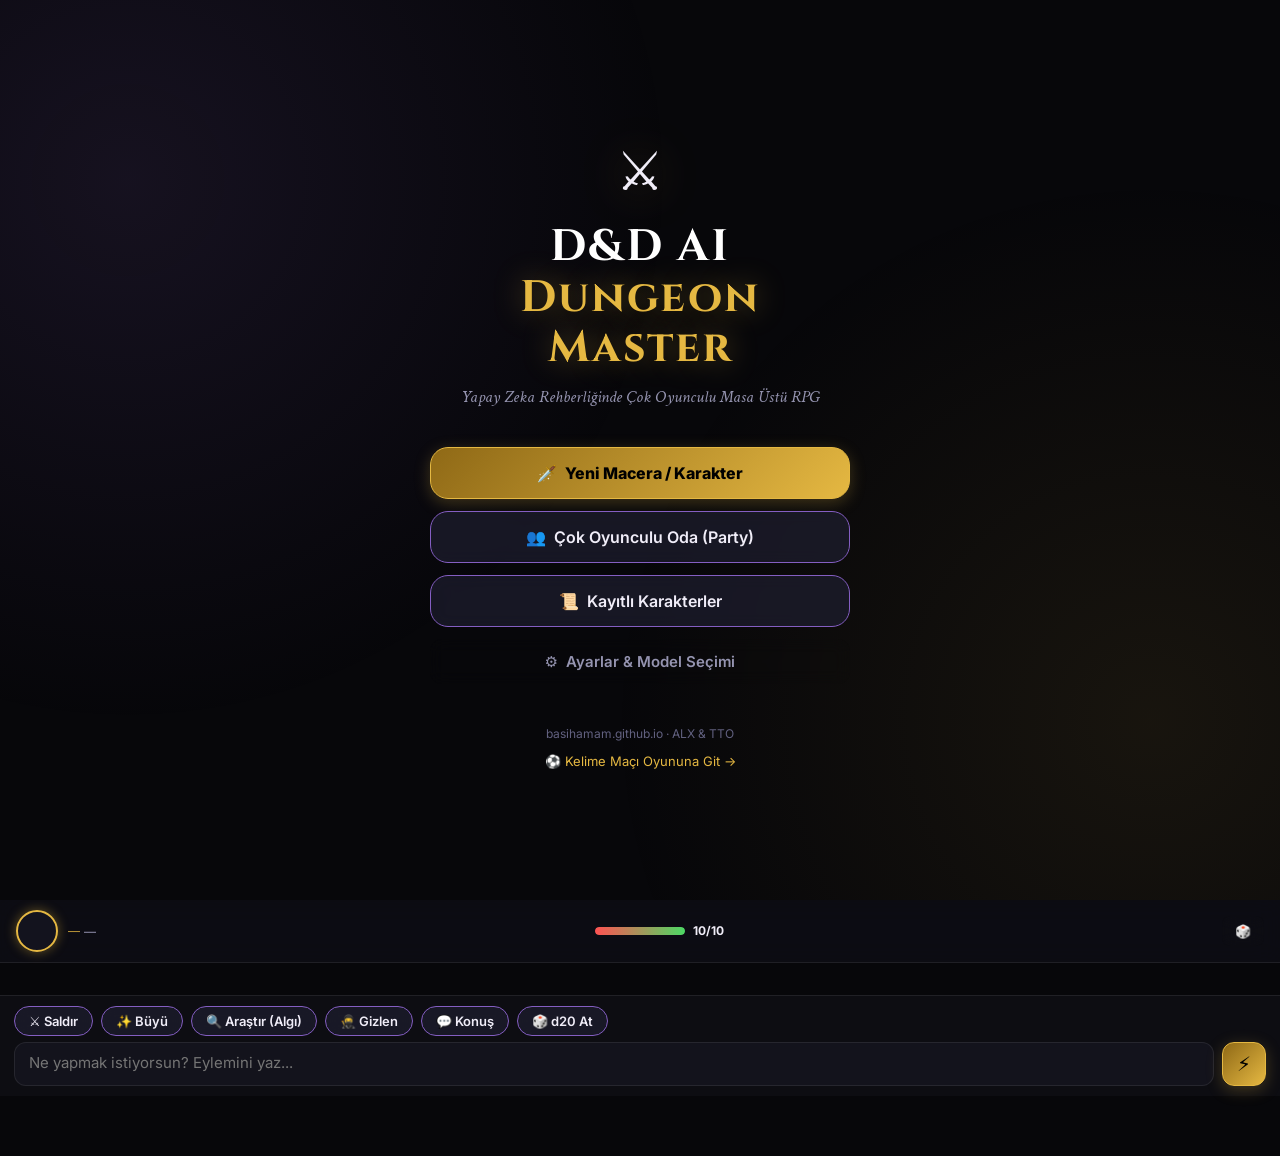
==== commit e00fbed5: "feat(v2): Add Multiplayer P2P lobby, Prompt-to-Character AI creation, flagship model upgrades & mobi" ====
--- a/dnd/index.html
+++ b/dnd/index.html
@@ -2,7 +2,7 @@
 <html lang="tr" data-theme="dark">
 <head>
 <meta charset="UTF-8">
-<meta name="viewport" content="width=device-width, initial-scale=1, viewport-fit=cover">
+<meta name="viewport" content="width=device-width, initial-scale=1, viewport-fit=cover, maximum-scale=1, user-scalable=no">
 <title>D&D AI Dungeon Master</title>
 <link rel="preconnect" href="https://fonts.googleapis.com">
 <link rel="preconnect" href="https://fonts.gstatic.com" crossorigin>
@@ -21,363 +21,467 @@
       <div class="loading-dragon">🐉</div>
       <h1 class="loading-title">D&D AI Dungeon Master</h1>
       <div class="loading-bar"><div class="loading-fill"></div></div>
-      <p class="loading-text">Zindanlar hazırlanıyor...</p>
+      <p class="loading-text">Kadim zindanlar uyanıyor...</p>
     </div>
   </div>
 
   <!-- ==================== EKRAN 1: ANA MENÜ ==================== -->
   <div id="screen-menu" class="screen">
-    <div class="menu-bg">
-      <div class="menu-particles" id="particles"></div>
-    </div>
+    <div class="menu-particles" id="particles"></div>
     <div class="menu-content">
       <div class="menu-logo">
         <div class="menu-logo-icon">⚔️</div>
         <h1>D&D AI<br><span>Dungeon Master</span></h1>
-        <p class="menu-subtitle">Yapay Zeka Rehberliğinde Masa Üstü Rol Yapma</p>
-      </div>
+        <p class="menu-subtitle">Yapay Zeka Rehberliğinde Çok Oyunculu Masa Üstü RPG</p>
+      </div>
+
       <div class="menu-buttons">
         <button class="btn btn-primary btn-lg" onclick="App.showScreen('screen-character-create')">
-          <span class="btn-icon">🗡️</span> Yeni Macera
+          <span class="btn-icon">🗡️</span> Yeni Macera / Karakter
+        </button>
+        <button class="btn btn-secondary btn-lg" onclick="App.showScreen('screen-lobby')">
+          <span class="btn-icon">👥</span> Çok Oyunculu Oda (Party)
         </button>
         <button class="btn btn-secondary btn-lg" onclick="App.loadSavedCharacters()">
-          <span class="btn-icon">📜</span> Devam Et
+          <span class="btn-icon">📜</span> Kayıtlı Karakterler
         </button>
-        <button class="btn btn-ghost btn-lg" onclick="App.showScreen('screen-settings')">
-          <span class="btn-icon">⚙️</span> Ayarlar
+        <button class="btn btn-ghost" onclick="App.showScreen('screen-settings')">
+          <span class="btn-icon">⚙️</span> Ayarlar & Model Seçimi
         </button>
       </div>
+
       <div class="menu-footer">
-        <p>basihamam.github.io &middot; ALX & TTO Production</p>
+        <p>basihamam.github.io &middot; ALX & TTO</p>
         <p style="margin-top: 8px;"><a href="../kelime-maci.html" style="color: var(--accent); text-decoration: none; font-size: 13px;">⚽ Kelime Maçı Oyununa Git →</a></p>
       </div>
     </div>
   </div>
 
-  <!-- ==================== EKRAN 2: AYARLAR ==================== -->
+  <!-- ==================== EKRAN 2: ÇOK OYUNCULU ODA (LOBBY) ==================== -->
+  <div id="screen-lobby" class="screen">
+    <div class="screen-header">
+      <button class="btn btn-ghost btn-back" onclick="App.showScreen('screen-menu')">← Menü</button>
+      <h2>👥 Çok Oyunculu Lobi</h2>
+    </div>
+    <div style="max-width:650px;margin:20px auto;padding:0 16px;width:100%">
+      <div id="lobby-container">
+        <!-- JS ile dolacak -->
+      </div>
+    </div>
+  </div>
+
+  <!-- ==================== EKRAN 3: AYARLAR ==================== -->
   <div id="screen-settings" class="screen">
     <div class="screen-header">
       <button class="btn btn-ghost btn-back" onclick="App.showScreen('screen-menu')">← Geri</button>
-      <h2>⚙️ Ayarlar</h2>
+      <h2>⚙️ Ayarlar & Yapay Zeka</h2>
     </div>
     <div class="settings-content">
       <div class="settings-group">
-        <h3>🤖 Yapay Zeka API</h3>
+        <h3>🤖 Üst Düzey Yapay Zeka Modeli</h3>
         <div class="form-group">
-          <label>AI Sağlayıcı</label>
+          <label>Sağlayıcı</label>
           <select id="ai-provider">
-            <option value="gemini">Google Gemini</option>
-            <option value="openai">OpenAI (GPT)</option>
+            <option value="gemini">Google Gemini (En Kaliteli)</option>
+            <option value="openrouter">OpenRouter (Claude 3.5 Sonnet / DeepSeek R1)</option>
+            <option value="openai">OpenAI (GPT-4o)</option>
           </select>
         </div>
         <div class="form-group">
-          <label>API Key</label>
+          <label>Model Seçimi</label>
+          <select id="ai-model">
+            <option value="gemini-1.5-pro">Gemini 1.5 Pro (Derin, Edebi, 2M Token)</option>
+            <option value="gemini-2.0-pro-exp-02-05">Gemini 2.0 Pro Experimental</option>
+            <option value="gemini-2.0-flash">Gemini 2.0 Flash (Çok Hızlı)</option>
+            <option value="anthropic/claude-3.5-sonnet">Claude 3.5 Sonnet (OpenRouter)</option>
+            <option value="deepseek/deepseek-r1">DeepSeek R1 (OpenRouter)</option>
+            <option value="gpt-4o">GPT-4o (OpenAI)</option>
+            <option value="gpt-4o-mini">GPT-4o Mini (OpenAI)</option>
+          </select>
+        </div>
+        <div class="form-group">
+          <label>API Anahtarı</label>
           <div class="input-with-btn">
-            <input type="password" id="api-key" placeholder="API anahtarınızı girin...">
+            <input type="password" id="api-key" placeholder="API Anahtarınızı girin...">
             <button class="btn btn-sm" onclick="App.toggleApiKeyVisibility()">👁️</button>
           </div>
-        </div>
-        <div class="form-group">
-          <label>AI Modeli</label>
-          <select id="ai-model">
-            <option value="gemini-2.0-flash">Gemini 2.0 Flash (Hızlı)</option>
-            <option value="gemini-1.5-pro">Gemini 1.5 Pro (Kaliteli)</option>
-            <option value="gpt-4o-mini">GPT-4o Mini (Hızlı)</option>
-            <option value="gpt-4o">GPT-4o (Kaliteli)</option>
-          </select>
-        </div>
-        <button class="btn btn-primary" onclick="App.saveSettings()">💾 Kaydet</button>
-        <button class="btn btn-secondary" onclick="App.testAI()">🧪 AI Test Et</button>
+          <p style="font-size:12px;color:var(--text-muted);margin-top:4px">Varsayılan olarak sağladığın Google anahtarı kayıtlıdır.</p>
+        </div>
+        <div style="display:flex;gap:10px;margin-top:16px">
+          <button class="btn btn-primary" onclick="App.saveSettings()">💾 Ayarları Kaydet</button>
+          <button class="btn btn-secondary" onclick="App.testAI()">🧪 Bağlantıyı Test Et</button>
+        </div>
         <div id="ai-test-result" class="test-result"></div>
       </div>
 
       <div class="settings-group">
-        <h3>🎨 Görünüm</h3>
+        <h3>🎨 Arayüz</h3>
         <div class="form-group">
           <label>Tema</label>
           <select id="theme-select" onchange="App.setTheme(this.value)">
-            <option value="dark">Karanlık (Dark Fantasy)</option>
-            <option value="light">Aydınlık</option>
+            <option value="dark">OLED Siyah & Altın (Karanlık Fantezi)</option>
+            <option value="light">Parşömen (Aydınlık)</option>
           </select>
         </div>
-        <div class="form-group">
-          <label>Dil</label>
-          <select id="lang-select">
-            <option value="tr">Türkçe</option>
-            <option value="en">English</option>
-          </select>
-        </div>
-      </div>
-    </div>
-  </div>
-
-  <!-- ==================== EKRAN 3: KARAKTER OLUŞTURMA ==================== -->
+      </div>
+    </div>
+  </div>
+
+  <!-- ==================== EKRAN 4: KARAKTER OLUŞTURMA ==================== -->
   <div id="screen-character-create" class="screen">
     <div class="screen-header">
       <button class="btn btn-ghost btn-back" onclick="App.showScreen('screen-menu')">← Geri</button>
-      <h2>⚔️ Karakter Oluştur</h2>
-      <div class="char-create-steps">
-        <span class="step active" data-step="1">1. Temel</span>
-        <span class="step" data-step="2">2. Irk</span>
-        <span class="step" data-step="3">3. Sınıf</span>
-        <span class="step" data-step="4">4. Statlar</span>
-        <span class="step" data-step="5">5. Detaylar</span>
-      </div>
-    </div>
-
-    <!-- Adım 1: Temel Bilgiler -->
-    <div class="char-step" id="char-step-1">
-      <div class="char-step-content">
-        <h3>📝 Karakterine İsim Ver</h3>
-        <div class="form-group">
-          <label>Karakter Adı</label>
-          <input type="text" id="char-name" placeholder="Örn: Thorin Meşekalkan, Lyra Gölgeadım..." maxlength="40">
-        </div>
-        <div class="form-group">
-          <label>Karakter Portresi</label>
-          <div class="portrait-upload" id="portrait-upload">
-            <div class="portrait-placeholder" id="portrait-preview">
-              <span>📷</span>
-              <p>Fotoğraf yüklemek için tıkla</p>
-            </div>
-            <input type="file" id="portrait-input" accept="image/*" hidden>
-          </div>
-        </div>
-        <button class="btn btn-primary btn-lg" onclick="CharacterCreate.nextStep(2)">Devam →</button>
-      </div>
-    </div>
-
-    <!-- Adım 2: Irk Seçimi -->
-    <div class="char-step" id="char-step-2" style="display:none">
-      <div class="char-step-content">
-        <h3>🧝 Irk Seç</h3>
-        <div class="race-grid" id="race-grid">
-          <!-- JS ile doldurulacak -->
-        </div>
-        <div class="race-info-panel" id="race-info" style="display:none">
-          <h4 id="race-info-name"></h4>
-          <p id="race-info-desc"></p>
-          <div id="race-info-bonuses"></div>
-          <div id="race-info-traits"></div>
-        </div>
-        <div class="step-nav">
-          <button class="btn btn-ghost" onclick="CharacterCreate.nextStep(1)">← Geri</button>
-          <button class="btn btn-primary" onclick="CharacterCreate.nextStep(3)" id="btn-race-next" disabled>Devam →</button>
-        </div>
-      </div>
-    </div>
-
-    <!-- Adım 3: Sınıf Seçimi -->
-    <div class="char-step" id="char-step-3" style="display:none">
-      <div class="char-step-content">
-        <h3>⚔️ Sınıf Seç</h3>
-        <div class="class-grid" id="class-grid">
-          <!-- JS ile doldurulacak -->
-        </div>
-        <div class="class-info-panel" id="class-info" style="display:none">
-          <h4 id="class-info-name"></h4>
-          <p id="class-info-desc"></p>
-          <div id="class-info-details"></div>
-        </div>
-        <div class="step-nav">
-          <button class="btn btn-ghost" onclick="CharacterCreate.nextStep(2)">← Geri</button>
-          <button class="btn btn-primary" onclick="CharacterCreate.nextStep(4)" id="btn-class-next" disabled>Devam →</button>
-        </div>
-      </div>
-    </div>
-
-    <!-- Adım 4: Stat Dağılımı -->
-    <div class="char-step" id="char-step-4" style="display:none">
-      <div class="char-step-content">
-        <h3>🎲 Yetenek Puanları</h3>
-        <div class="stat-method">
-          <button class="btn btn-sm active" onclick="CharacterCreate.setStatMethod('standard')" id="btn-stat-standard">Standart Dizi</button>
-          <button class="btn btn-sm" onclick="CharacterCreate.setStatMethod('pointbuy')" id="btn-stat-pointbuy">Puan Al</button>
-          <button class="btn btn-sm" onclick="CharacterCreate.setStatMethod('roll')" id="btn-stat-roll">🎲 Zar At</button>
-        </div>
-        <div class="stats-grid" id="stats-grid">
-          <!-- JS ile doldurulacak -->
-        </div>
-        <div class="stat-summary" id="stat-summary"></div>
-        <div class="step-nav">
-          <button class="btn btn-ghost" onclick="CharacterCreate.nextStep(3)">← Geri</button>
-          <button class="btn btn-primary" onclick="CharacterCreate.nextStep(5)">Devam →</button>
-        </div>
-      </div>
-    </div>
-
-    <!-- Adım 5: Detaylar & Backstory -->
-    <div class="char-step" id="char-step-5" style="display:none">
-      <div class="char-step-content">
-        <h3>📖 Arkaplan Hikayesi</h3>
-        <div class="form-group">
-          <label>Arkaplan</label>
-          <select id="char-background">
-            <option value="acolyte">Acolyte (Rahip Çırağı)</option>
-            <option value="criminal">Criminal (Suçlu)</option>
-            <option value="folk-hero">Folk Hero (Halk Kahramanı)</option>
-            <option value="noble">Noble (Soylu)</option>
-            <option value="outlander">Outlander (Sürgün)</option>
-            <option value="sage">Sage (Bilge)</option>
-            <option value="soldier">Soldier (Asker)</option>
-            <option value="urchin">Urchin (Sokak Çocuğu)</option>
-          </select>
-        </div>
-        <div class="form-group">
-          <label>Backstory</label>
-          <textarea id="char-backstory" rows="4" placeholder="Karakterinin hikayesini yaz..."></textarea>
-          <button class="btn btn-sm btn-secondary" onclick="CharacterCreate.generateBackstory()">🤖 AI ile Üret</button>
-        </div>
-        <div class="form-group">
-          <label>Hizalama (Alignment)</label>
-          <select id="char-alignment">
-            <option value="LG">Lawful Good (Düzenli İyi)</option>
-            <option value="NG">Neutral Good (Tarafsız İyi)</option>
-            <option value="CG">Chaotic Good (Kaotik İyi)</option>
-            <option value="LN">Lawful Neutral (Düzenli Tarafsız)</option>
-            <option value="TN">True Neutral (Tam Tarafsız)</option>
-            <option value="CN">Chaotic Neutral (Kaotik Tarafsız)</option>
-            <option value="LE">Lawful Evil (Düzenli Kötü)</option>
-            <option value="NE">Neutral Evil (Tarafsız Kötü)</option>
-            <option value="CE">Chaotic Evil (Kaotik Kötü)</option>
-          </select>
-        </div>
-        <div class="step-nav">
-          <button class="btn btn-ghost" onclick="CharacterCreate.nextStep(4)">← Geri</button>
-          <button class="btn btn-primary btn-lg" onclick="CharacterCreate.finalize()">🗡️ Maceraya Başla!</button>
-        </div>
-      </div>
-    </div>
-  </div>
-
-  <!-- ==================== EKRAN 4: KAYDEDİLMİŞ KARAKTERLER ==================== -->
+      <h2>⚔️ Karakter Yarat</h2>
+    </div>
+
+    <div style="max-width:700px;margin:16px auto;padding:0 16px;width:100%">
+      <!-- Mod Değiştirici Sekmeler -->
+      <div class="create-mode-tabs">
+        <div class="mode-tab active" id="tab-create-wizard" onclick="CharacterCreate.setCreateMode('wizard')">
+          🛠️ Adım Adım Oluştur
+        </div>
+        <div class="mode-tab" id="tab-create-ai" onclick="CharacterCreate.setCreateMode('ai-prompt')">
+          🤖 AI ile Karakterini Yaz
+        </div>
+      </div>
+
+      <!-- MOD 1: AI Prompt Karakter Yaratıcı -->
+      <div id="char-create-ai-view" style="display:none">
+        <div class="ai-prompt-box">
+          <h3>🪄 Karakterini Anlat, AI Yaratsın!</h3>
+          <p style="font-size:13px;color:var(--text-muted);margin-bottom:12px">
+            Aklındaki karakteri serbestçe Türkçe anlat (örn: "200 yaşında, gözleri alev kırmızısı bir Drow suikastçı, zehirli hançer kullanıyor, gölgelere karışabiliyor ve karanlık bir klandan intikam almak istiyor").
+          </p>
+          <textarea id="ai-char-prompt" placeholder="Karakterinin görünüşünü, kişiliğini, ırkını veya yeteneklerini buraya yaz..."></textarea>
+          <button class="btn btn-primary btn-block btn-lg" id="btn-ai-generate-char" onclick="CharacterCreate.generateFromPrompt()">
+            ⚡ D&D Karakter Sayfasını Oluştur
+          </button>
+          <div id="ai-char-status" style="display:none;margin-top:12px;font-size:13px;color:var(--accent);text-align:center"></div>
+        </div>
+
+        <div id="ai-char-preview" style="display:none"></div>
+      </div>
+
+      <!-- MOD 2: Adım Adım Sihirbaz -->
+      <div id="char-create-wizard-view">
+        <div class="char-create-steps">
+          <span class="step active" data-step="1">1. Temel</span>
+          <span class="step" data-step="2">2. Irk</span>
+          <span class="step" data-step="3">3. Sınıf</span>
+          <span class="step" data-step="4">4. Statlar</span>
+          <span class="step" data-step="5">5. Detaylar</span>
+        </div>
+
+        <!-- Adım 1: Temel Bilgiler -->
+        <div class="char-step" id="char-step-1">
+          <div class="char-step-content">
+            <h3>📝 Karakterine İsim Ver</h3>
+            <div class="form-group">
+              <label>Karakter Adı</label>
+              <input type="text" id="char-name" placeholder="Örn: Thorin, Lyra, Kaelen..." maxlength="40">
+            </div>
+            <div class="form-group">
+              <label>Karakter Portresi (Fotoğraf Yükle)</label>
+              <div class="portrait-upload" id="portrait-upload">
+                <div class="portrait-placeholder" id="portrait-preview">
+                  <span>📷</span>
+                  <p>Fotoğraf seçmek için tıkla</p>
+                </div>
+                <input type="file" id="portrait-input" accept="image/*" hidden>
+              </div>
+            </div>
+            <button class="btn btn-primary btn-lg btn-block" onclick="CharacterCreate.nextStep(2)">Devam →</button>
+          </div>
+        </div>
+
+        <!-- Adım 2: Irk Seçimi -->
+        <div class="char-step" id="char-step-2" style="display:none">
+          <div class="char-step-content">
+            <h3>🧝 Irk Seç</h3>
+            <div class="race-grid" id="race-grid"></div>
+            <div class="race-info-panel" id="race-info" style="display:none">
+              <h4 id="race-info-name"></h4>
+              <p id="race-info-desc"></p>
+              <div id="race-info-bonuses"></div>
+              <div id="race-info-traits"></div>
+            </div>
+            <div class="step-nav">
+              <button class="btn btn-ghost" onclick="CharacterCreate.nextStep(1)">← Geri</button>
+              <button class="btn btn-primary" onclick="CharacterCreate.nextStep(3)" id="btn-race-next" disabled>Devam →</button>
+            </div>
+          </div>
+        </div>
+
+        <!-- Adım 3: Sınıf Seçimi -->
+        <div class="char-step" id="char-step-3" style="display:none">
+          <div class="char-step-content">
+            <h3>⚔️ Sınıf Seç</h3>
+            <div class="class-grid" id="class-grid"></div>
+            <div class="class-info-panel" id="class-info" style="display:none">
+              <h4 id="class-info-name"></h4>
+              <p id="class-info-desc"></p>
+              <div id="class-info-details"></div>
+            </div>
+            <div class="step-nav">
+              <button class="btn btn-ghost" onclick="CharacterCreate.nextStep(2)">← Geri</button>
+              <button class="btn btn-primary" onclick="CharacterCreate.nextStep(4)" id="btn-class-next" disabled>Devam →</button>
+            </div>
+          </div>
+        </div>
+
+        <!-- Adım 4: Stat Dağılımı -->
+        <div class="char-step" id="char-step-4" style="display:none">
+          <div class="char-step-content">
+            <h3>🎲 Yetenek Puanları</h3>
+            <div class="stat-method">
+              <button class="btn btn-sm active" onclick="CharacterCreate.setStatMethod('standard')" id="btn-stat-standard">Standart</button>
+              <button class="btn btn-sm" onclick="CharacterCreate.setStatMethod('pointbuy')" id="btn-stat-pointbuy">Puan Al</button>
+              <button class="btn btn-sm" onclick="CharacterCreate.setStatMethod('roll')" id="btn-stat-roll">🎲 Zar At</button>
+            </div>
+            <div class="stats-grid" id="stats-grid"></div>
+            <div class="stat-summary" id="stat-summary"></div>
+            <div class="step-nav">
+              <button class="btn btn-ghost" onclick="CharacterCreate.nextStep(3)">← Geri</button>
+              <button class="btn btn-primary" onclick="CharacterCreate.nextStep(5)">Devam →</button>
+            </div>
+          </div>
+        </div>
+
+        <!-- Adım 5: Detaylar -->
+        <div class="char-step" id="char-step-5" style="display:none">
+          <div class="char-step-content">
+            <h3>📖 Arkaplan Hikayesi</h3>
+            <div class="form-group">
+              <label>Arkaplan</label>
+              <select id="char-background">
+                <option value="soldier">Soldier (Asker)</option>
+                <option value="criminal">Criminal (Suçlu)</option>
+                <option value="outlander">Outlander (Sürgün / Yaban)</option>
+                <option value="sage">Sage (Bilge)</option>
+                <option value="noble">Noble (Soylu)</option>
+                <option value="folk-hero">Folk Hero (Halk Kahramanı)</option>
+                <option value="acolyte">Acolyte (Rahip Çırağı)</option>
+                <option value="urchin">Urchin (Sokak Çocuğu)</option>
+              </select>
+            </div>
+            <div class="form-group">
+              <label>Hikaye</label>
+              <textarea id="char-backstory" rows="4" placeholder="Karakterinin geçmişini anlat..."></textarea>
+            </div>
+            <div class="form-group">
+              <label>Hizalama (Alignment)</label>
+              <select id="char-alignment">
+                <option value="CN">Chaotic Neutral (Kaotik Tarafsız)</option>
+                <option value="CG">Chaotic Good (Kaotik İyi)</option>
+                <option value="TN">True Neutral (Tam Tarafsız)</option>
+                <option value="NG">Neutral Good (Tarafsız İyi)</option>
+                <option value="LG">Lawful Good (Düzenli İyi)</option>
+                <option value="LN">Lawful Neutral (Düzenli Tarafsız)</option>
+                <option value="CE">Chaotic Evil (Kaotik Kötü)</option>
+                <option value="NE">Neutral Evil (Tarafsız Kötü)</option>
+                <option value="LE">Lawful Evil (Düzenli Kötü)</option>
+              </select>
+            </div>
+            <div class="step-nav">
+              <button class="btn btn-ghost" onclick="CharacterCreate.nextStep(4)">← Geri</button>
+              <button class="btn btn-primary btn-lg" onclick="CharacterCreate.finalize()">🗡️ Macerayı Başlat!</button>
+            </div>
+          </div>
+        </div>
+      </div>
+    </div>
+  </div>
+
+  <!-- ==================== EKRAN 5: KAYITLI KARAKTERLER ==================== -->
   <div id="screen-saved-chars" class="screen">
     <div class="screen-header">
       <button class="btn btn-ghost btn-back" onclick="App.showScreen('screen-menu')">← Geri</button>
       <h2>📜 Kayıtlı Karakterler</h2>
     </div>
-    <div class="saved-chars-list" id="saved-chars-list">
-      <div class="empty-state">
-        <p>🏰 Henüz kayıtlı karakter yok</p>
-        <button class="btn btn-primary" onclick="App.showScreen('screen-character-create')">Yeni Karakter Oluştur</button>
-      </div>
-    </div>
-  </div>
-
-  <!-- ==================== EKRAN 5: MACERA (ANA OYUN) ==================== -->
+    <div class="saved-chars-list" id="saved-chars-list"></div>
+  </div>
+
+  <!-- ==================== EKRAN 6: MACERA (ANA OYUN) ==================== -->
   <div id="screen-adventure" class="screen">
-    <!-- Üst Bar: Karakter Bilgileri -->
+    <!-- Üst Bar -->
     <div class="adventure-topbar">
       <div class="topbar-char">
         <div class="topbar-portrait" id="adv-portrait"></div>
-        <div class="topbar-info">
+        <div>
           <span class="topbar-name" id="adv-name">—</span>
           <span class="topbar-class" id="adv-class">—</span>
         </div>
       </div>
-      <div class="topbar-stats">
-        <div class="topbar-hp">
-          <span>❤️</span>
-          <div class="hp-bar">
-            <div class="hp-fill" id="adv-hp-fill" style="width:100%"></div>
-          </div>
-          <span id="adv-hp-text">10/10</span>
-        </div>
-        <div class="topbar-badges">
-          <span class="badge" id="adv-ac" title="Armor Class">🛡️ 10</span>
-          <span class="badge" id="adv-level" title="Level">⭐ 1</span>
-          <span class="badge" id="adv-xp" title="XP">✨ 0</span>
-        </div>
-      </div>
-      <div class="topbar-actions">
-        <button class="btn btn-sm btn-ghost" onclick="Adventure.toggleCharSheet()" title="Karakter Sayfası">📋</button>
-        <button class="btn btn-sm btn-ghost" onclick="Adventure.toggleInventory()" title="Envanter">🎒</button>
-        <button class="btn btn-sm btn-ghost" onclick="Adventure.showDicePanel()" title="Zar At">🎲</button>
-        <button class="btn btn-sm btn-ghost" onclick="App.showScreen('screen-menu')" title="Menü">☰</button>
-      </div>
-    </div>
-
-    <!-- Ana Hikaye Alanı -->
-    <div class="adventure-main">
-      <!-- Sol Panel: Karakter Detayları (toggle) -->
-      <div class="adventure-sidebar" id="adventure-sidebar" style="display:none">
-        <div class="sidebar-section">
-          <h4>📊 Yetenekler</h4>
-          <div id="sidebar-stats"></div>
-        </div>
-        <div class="sidebar-section">
-          <h4>🎒 Envanter</h4>
-          <div id="sidebar-inventory"></div>
-        </div>
-        <div class="sidebar-section">
-          <h4>✨ Büyüler</h4>
-          <div id="sidebar-spells"></div>
-        </div>
-      </div>
-
-      <!-- Hikaye Akışı -->
-      <div class="story-area" id="story-area">
-        <div class="story-messages" id="story-messages">
-          <!-- Mesajlar buraya gelecek -->
-        </div>
-      </div>
-
-      <!-- Savaş Paneli (toggle) -->
-      <div class="combat-panel" id="combat-panel" style="display:none">
-        <div class="combat-header">
-          <h4>⚔️ Savaş!</h4>
-          <div class="initiative-tracker" id="initiative-tracker"></div>
-        </div>
-        <div class="combat-enemies" id="combat-enemies"></div>
-      </div>
-    </div>
-
-    <!-- Alt Bar: Oyuncu Girişi -->
+      <div class="topbar-hp-box">
+        <div class="hp-bar">
+          <div class="hp-fill" id="adv-hp-fill" style="width:100%"></div>
+        </div>
+        <span class="hp-text" id="adv-hp-text">10/10</span>
+      </div>
+      <div style="display:flex;gap:6px">
+        <button class="btn btn-sm btn-ghost" onclick="Adventure.showDicePanel()" title="Zar Paneli">🎲</button>
+      </div>
+    </div>
+
+    <!-- Hikaye Alanı -->
+    <div class="story-area" id="story-area">
+      <div class="story-messages" id="story-messages"></div>
+    </div>
+
+    <!-- Savaş Paneli (Gerektiğinde Görünür) -->
+    <div class="combat-panel" id="combat-panel" style="display:none">
+      <div class="combat-header">
+        <h4>⚔️ Savaş Başladı!</h4>
+        <div class="initiative-tracker" id="initiative-tracker"></div>
+      </div>
+      <div class="combat-enemies" id="combat-enemies"></div>
+    </div>
+
+    <!-- Yan Panel: Karakter Sayfası & Envanter -->
+    <div class="adventure-sidebar" id="adventure-sidebar" style="display:none">
+      <div style="display:flex;justify-content:space-between;align-items:center;margin-bottom:16px">
+        <h3 style="font-family:var(--font-display);color:var(--accent)">📋 Karakter Detayları</h3>
+        <button class="btn btn-sm btn-ghost" onclick="App.switchTab('story')">✕ Kapat</button>
+      </div>
+      <div class="sidebar-section">
+        <h4>📊 Nitelikler & Bonuslar</h4>
+        <div id="sidebar-stats"></div>
+      </div>
+      <div class="sidebar-section">
+        <h4>🎒 Sırt Çantası & Envanter</h4>
+        <div id="sidebar-inventory"></div>
+      </div>
+      <div class="sidebar-section">
+        <h4>✨ Büyüler</h4>
+        <div id="sidebar-spells"></div>
+      </div>
+      <div class="sidebar-section">
+        <h4>👥 Odadaki Grup (Party)</h4>
+        <div id="adventure-party-members"></div>
+      </div>
+    </div>
+
+    <!-- Alt Girdi Alanı -->
     <div class="adventure-input">
       <div class="quick-actions">
-        <button class="btn btn-sm" onclick="Adventure.quickAction('attack')" title="Saldır">⚔️</button>
-        <button class="btn btn-sm" onclick="Adventure.quickAction('spell')" title="Büyü">✨</button>
-        <button class="btn btn-sm" onclick="Adventure.quickAction('investigate')" title="Araştır">🔍</button>
-        <button class="btn btn-sm" onclick="Adventure.quickAction('talk')" title="Konuş">💬</button>
-        <button class="btn btn-sm" onclick="Adventure.quickAction('stealth')" title="Gizlen">🥷</button>
-        <button class="btn btn-sm" onclick="Adventure.rollDice(20)" title="d20 At">🎲</button>
+        <button class="btn btn-sm btn-secondary" onclick="Adventure.quickAction('attack')">⚔️ Saldır</button>
+        <button class="btn btn-sm btn-secondary" onclick="Adventure.quickAction('spell')">✨ Büyü</button>
+        <button class="btn btn-sm btn-secondary" onclick="Adventure.quickAction('investigate')">🔍 Araştır (Algı)</button>
+        <button class="btn btn-sm btn-secondary" onclick="Adventure.quickAction('stealth')">🥷 Gizlen</button>
+        <button class="btn btn-sm btn-secondary" onclick="Adventure.quickAction('talk')">💬 Konuş</button>
+        <button class="btn btn-sm btn-secondary" onclick="Adventure.rollDice(20)">🎲 d20 At</button>
       </div>
       <div class="input-row">
-        <textarea id="player-input" placeholder="Ne yapmak istiyorsun? (Örn: 'Kapıyı açıyorum', 'Goblin'e saldırıyorum')" rows="2"></textarea>
-        <button class="btn btn-primary btn-send" onclick="Adventure.sendAction()" id="btn-send">
-          <span>⚡</span>
+        <textarea id="player-input" placeholder="Ne yapmak istiyorsun? Eylemini yaz..."></textarea>
+        <button class="btn btn-primary btn-send" onclick="Adventure.sendAction()" id="btn-send">⚡</button>
+      </div>
+    </div>
+
+    <!-- MOBİL ALT GEZİNME ÇUBUĞU (BOTTOM NAV) -->
+    <div class="mobile-bottom-nav" id="mobile-bottom-nav" style="display:none">
+      <div class="nav-item active" data-tab="story" onclick="App.switchTab('story')">
+        <span class="nav-icon">💬</span>
+        <span>Hikaye</span>
+      </div>
+      <div class="nav-item" data-tab="sheet" onclick="App.switchTab('sheet')">
+        <span class="nav-icon">📋</span>
+        <span>Karakter</span>
+      </div>
+      <div class="nav-item" data-tab="party" onclick="App.switchTab('party')">
+        <span class="nav-icon">👥</span>
+        <span>Oda</span>
+      </div>
+      <div class="nav-item" onclick="Adventure.showDicePanel()">
+        <span class="nav-icon">🎲</span>
+        <span>Zar At</span>
+      </div>
+      <div class="nav-item" data-tab="settings" onclick="App.switchTab('settings')">
+        <span class="nav-icon">⚙️</span>
+        <span>Ayarlar</span>
+      </div>
+    </div>
+  </div>
+
+  <!-- ==================== MODAL: KAMPANYA & HİKAYE SEÇİCİ ==================== -->
+  <div class="modal-overlay" id="campaign-setup-modal" style="display:none">
+    <div class="modal-card">
+      <div class="modal-header">
+        <h3>📖 Hikaye & Atmosfer Seçimi</h3>
+        <button class="btn btn-ghost btn-sm" onclick="Adventure.closeCampaignModal()">✕</button>
+      </div>
+      <p style="font-size:14px;color:var(--text-muted);margin-bottom:16px">
+        Dungeon Master'ın hikayeyi tam olarak senin istediğin tonda ve kurguda başlatması için ayarları belirle:
+      </p>
+
+      <div class="form-group">
+        <label>Atmosfer & Üslup</label>
+        <select id="campaign-theme">
+          <option value="grimdark">⚔️ Karanlık & Kanlı (Grimdark / Abercrombie - Sert & Duyusal)</option>
+          <option value="horror">👁️ Gotik & Lovecraftian Korku (Tekinsiz Gölgeler, Delilik)</option>
+          <option value="epic">🏰 Yüksek Epik Fantezi (Tolkien / Sanderson - Büyülü & Efsanevi)</option>
+          <option value="classic">🎲 Klasik D&D Zindan Keşfi</option>
+        </select>
+      </div>
+
+      <div class="form-group">
+        <label>Özel Başlangıç Sahnesi / İstediğin Hikaye Kancası (İsteğe Bağlı)</label>
+        <textarea id="campaign-custom-hook" rows="3" placeholder="Örn: 'Biz karanlık bir zindanda zincirlenmiş olarak uyanıyoruz, dışarıdan çığlık sesleri geliyor ve muhafızın anahtarı yerde duruyor...'"></textarea>
+      </div>
+
+      <button class="btn btn-primary btn-block btn-lg" onclick="Adventure.launchAdventure()">
+        🗡️ Bu Hikayeyle Maceraya Başla!
+      </button>
+    </div>
+  </div>
+
+  <!-- ==================== MODAL: ZAR PANELİ ==================== -->
+  <div class="modal-overlay" id="dice-overlay" style="display:none">
+    <div class="modal-card" style="max-width:400px">
+      <div class="modal-header">
+        <h3>🎲 Zar Yuvarla</h3>
+        <button class="btn btn-ghost btn-sm" onclick="Adventure.hideDicePanel()">✕</button>
+      </div>
+      <div class="dice-buttons">
+        <button class="dice-btn" onclick="Adventure.rollDice(4)">d4</button>
+        <button class="dice-btn" onclick="Adventure.rollDice(6)">d6</button>
+        <button class="dice-btn" onclick="Adventure.rollDice(8)">d8</button>
+        <button class="dice-btn" onclick="Adventure.rollDice(10)">d10</button>
+        <button class="dice-btn" onclick="Adventure.rollDice(12)">d12</button>
+        <button class="dice-btn d20" onclick="Adventure.rollDice(20)">d20</button>
+        <button class="dice-btn" onclick="Adventure.rollDice(100)">d100</button>
+      </div>
+      <div class="dice-result" id="dice-result"></div>
+      <div class="dice-history" id="dice-history"></div>
+    </div>
+  </div>
+
+  <!-- ==================== MODAL: ODA YÖNETİMİ (OYUN İÇİNDEN) ==================== -->
+  <div class="modal-overlay" id="adventure-lobby-modal" style="display:none">
+    <div class="modal-card">
+      <div class="modal-header">
+        <h3>👥 Çok Oyunculu Oda Durumu</h3>
+        <button class="btn btn-ghost btn-sm" onclick="document.getElementById('adventure-lobby-modal').style.display='none'">✕</button>
+      </div>
+      <div id="adventure-lobby-content">
+        <p style="font-size:13px;color:var(--text-muted);margin-bottom:12px">
+          ${Multiplayer.roomCode ? `Aktif Oda Kodu: <strong>${Multiplayer.roomCode}</strong>` : 'Şu anda tek oyunculu moddasın.'}
+        </p>
+        <button class="btn btn-primary btn-block" onclick="App.showScreen('screen-lobby'); document.getElementById('adventure-lobby-modal').style.display='none'">
+          👥 Odayı Yönet / Yeni Arkadaş Davet Et
         </button>
       </div>
     </div>
-
-    <!-- Zar Paneli (overlay) -->
-    <div class="dice-overlay" id="dice-overlay" style="display:none">
-      <div class="dice-panel">
-        <div class="dice-header">
-          <h4>🎲 Zar At</h4>
-          <button class="btn btn-ghost btn-sm" onclick="Adventure.hideDicePanel()">✕</button>
-        </div>
-        <div class="dice-buttons">
-          <button class="dice-btn" onclick="Adventure.rollDice(4)">d4</button>
-          <button class="dice-btn" onclick="Adventure.rollDice(6)">d6</button>
-          <button class="dice-btn" onclick="Adventure.rollDice(8)">d8</button>
-          <button class="dice-btn" onclick="Adventure.rollDice(10)">d10</button>
-          <button class="dice-btn" onclick="Adventure.rollDice(12)">d12</button>
-          <button class="dice-btn d20" onclick="Adventure.rollDice(20)">d20</button>
-          <button class="dice-btn" onclick="Adventure.rollDice(100)">d100</button>
-        </div>
-        <div class="dice-result" id="dice-result"></div>
-        <div class="dice-history" id="dice-history"></div>
-      </div>
-    </div>
   </div>
 
 </div>
 
+<!-- Scriptler -->
+<script src="js/peerjs.min.js"></script>
 <script src="js/storage.js"></script>
 <script src="js/rules-engine.js"></script>
 <script src="js/dice.js"></script>
 <script src="js/ai-engine.js"></script>
+<script src="js/multiplayer.js"></script>
 <script src="js/character.js"></script>
 <script src="js/combat.js"></script>
 <script src="js/app.js"></script>
--- a/dnd/css/main.css
+++ b/dnd/css/main.css
@@ -1,92 +1,92 @@
 /* ===================================
-   D&D AI DUNGEON MASTER — MAIN CSS
-   Dark Fantasy Theme
+   D&D AI DUNGEON MASTER — MAIN CSS (V2)
+   Mobile-First OLED Dark Fantasy Redesign
    =================================== */
 
 :root {
-  /* Dark Fantasy Palette */
-  --bg-darkest: #0a0a0f;
-  --bg-dark: #12121c;
-  --bg-panel: #1a1a2e;
-  --bg-panel-2: #222240;
-  --bg-hover: #2a2a4a;
-  --bg-active: #33335a;
+  --bg-darkest: #07070a;
+  --bg-dark: #0e0e14;
+  --bg-panel: rgba(20, 20, 32, 0.85);
+  --bg-panel-2: rgba(30, 30, 48, 0.7);
+  --bg-hover: rgba(50, 50, 80, 0.6);
+  --bg-active: rgba(70, 70, 110, 0.7);
   
-  --text: #e8e6f0;
-  --text-muted: #8888aa;
-  --text-dim: #555577;
+  --text: #f0edf8;
+  --text-muted: #9594b0;
+  --text-dim: #626180;
   --text-bright: #ffffff;
   
-  --accent: #c9a84c;        /* Gold */
-  --accent-glow: #e8c84ccc;
-  --accent-dark: #8b6914;
-  --accent-2: #6b4c9a;      /* Purple */
-  --accent-3: #9b4dca;      /* Light Purple */
+  --accent: #e5b842;        /* Radiant Gold */
+  --accent-glow: rgba(229, 184, 66, 0.4);
+  --accent-dark: #8f6916;
+  --accent-2: #845ec2;      /* Arcane Violet */
+  --accent-3: #d65db1;      /* Magenta highlight */
   
-  --danger: #d64545;
-  --danger-glow: #ff4444;
-  --success: #45b358;
-  --info: #4a8fd4;
-  --warning: #d4a84a;
+  --danger: #ff5252;
+  --danger-glow: rgba(255, 82, 82, 0.4);
+  --success: #4cd964;
+  --info: #34aadc;
   
-  --border: #333355;
-  --border-glow: #c9a84c44;
-  --shadow: 0 4px 20px rgba(0,0,0,0.5);
-  --shadow-glow: 0 0 30px rgba(201,168,76,0.15);
+  --border: rgba(255, 255, 255, 0.08);
+  --border-glow: rgba(229, 184, 66, 0.25);
+  --shadow: 0 8px 32px rgba(0, 0, 0, 0.6);
   
-  --radius: 8px;
-  --radius-lg: 14px;
+  --radius-sm: 8px;
+  --radius: 12px;
+  --radius-lg: 18px;
   --radius-round: 999px;
   
-  --font-display: 'Cinzel', 'Georgia', serif;
-  --font-narrative: 'Crimson Text', 'Georgia', serif;
+  --font-display: 'Cinzel', serif;
+  --font-narrative: 'Crimson Text', serif;
   --font-body: 'Inter', system-ui, -apple-system, sans-serif;
   
-  --transition: 0.2s ease;
+  --safe-top: env(safe-area-inset-top, 0px);
+  --safe-bottom: env(safe-area-inset-bottom, 0px);
 }
 
 [data-theme="light"] {
-  --bg-darkest: #f0ede4;
-  --bg-dark: #f7f5ee;
-  --bg-panel: #ffffff;
-  --bg-panel-2: #f5f3ec;
-  --bg-hover: #eae7dc;
-  --bg-active: #ddd8c8;
-  --text: #2a2520;
-  --text-muted: #6b6358;
-  --text-dim: #9a9080;
-  --text-bright: #1a1510;
-  --border: #d4cfc0;
-  --border-glow: #c9a84c22;
-  --shadow: 0 4px 20px rgba(0,0,0,0.1);
-}
-
-/* ===== RESET & BASE ===== */
-*, *::before, *::after { box-sizing: border-box; margin: 0; padding: 0; }
+  --bg-darkest: #f3f0e8;
+  --bg-dark: #e8e3d6;
+  --bg-panel: rgba(255, 255, 255, 0.9);
+  --bg-panel-2: rgba(240, 235, 222, 0.8);
+  --text: #231f20;
+  --text-muted: #6a645d;
+  --text-dim: #988e84;
+  --border: rgba(0, 0, 0, 0.1);
+}
+
+/* RESET */
+*, *::before, *::after {
+  box-sizing: border-box;
+  margin: 0;
+  padding: 0;
+  -webkit-tap-highlight-color: transparent;
+}
 
 html {
-  scroll-behavior: smooth;
-  -webkit-text-size-adjust: 100%;
+  font-size: 15px;
+  height: 100%;
 }
 
 body {
   background: var(--bg-darkest);
   color: var(--text);
   font-family: var(--font-body);
-  font-size: 15px;
   line-height: 1.6;
-  min-height: 100vh;
+  min-height: 100%;
   overflow-x: hidden;
-}
-
-/* Background texture */
+  padding-top: var(--safe-top);
+  padding-bottom: var(--safe-bottom);
+}
+
+/* Subtle glowing background ambient */
 body::before {
   content: '';
   position: fixed;
   inset: 0;
   background: 
-    radial-gradient(ellipse at 20% 30%, rgba(107,76,154,0.08) 0%, transparent 50%),
-    radial-gradient(ellipse at 80% 70%, rgba(201,168,76,0.06) 0%, transparent 50%);
+    radial-gradient(circle at 10% 20%, rgba(132, 94, 194, 0.12) 0%, transparent 40%),
+    radial-gradient(circle at 90% 80%, rgba(229, 184, 66, 0.08) 0%, transparent 40%);
   pointer-events: none;
   z-index: 0;
 }
@@ -95,56 +95,57 @@
   position: relative;
   z-index: 1;
   min-height: 100vh;
-}
-
-/* ===== SCREENS ===== */
+  display: flex;
+  flex-direction: column;
+}
+
 .screen {
   display: none;
+  flex-direction: column;
+  flex: 1;
+  width: 100%;
+}
+
+.screen.active {
+  display: flex;
+}
+
+/* ================= LOADING ================= */
+#screen-loading {
+  align-items: center;
+  justify-content: center;
   min-height: 100vh;
-}
-.screen.active {
-  display: flex;
-  flex-direction: column;
-}
-
-/* ===== LOADING SCREEN ===== */
-#screen-loading {
-  align-items: center;
-  justify-content: center;
-  background: var(--bg-darkest);
 }
 
 .loading-container {
   text-align: center;
-  animation: fadeIn 0.5s ease;
 }
 
 .loading-dragon {
-  font-size: 80px;
-  animation: dragonFloat 3s ease-in-out infinite;
-  filter: drop-shadow(0 0 30px rgba(201,168,76,0.4));
+  font-size: 72px;
+  animation: dragonFloat 2.5s ease-in-out infinite;
+  filter: drop-shadow(0 0 25px var(--accent-glow));
 }
 
 @keyframes dragonFloat {
   0%, 100% { transform: translateY(0) scale(1); }
-  50% { transform: translateY(-15px) scale(1.05); }
+  50% { transform: translateY(-12px) scale(1.06); }
 }
 
 .loading-title {
   font-family: var(--font-display);
-  font-size: clamp(28px, 6vw, 48px);
+  font-size: clamp(24px, 6vw, 38px);
   color: var(--accent);
-  text-shadow: 0 0 40px rgba(201,168,76,0.3);
-  margin: 20px 0 30px;
+  margin: 16px 0 20px;
   letter-spacing: 2px;
 }
 
 .loading-bar {
-  width: 200px;
+  width: 180px;
   height: 4px;
   background: var(--border);
   border-radius: var(--radius-round);
-  margin: 0 auto 16px;
+  margin: 0 auto 12px;
   overflow: hidden;
 }
 
@@ -152,7 +153,7 @@
   height: 100%;
   background: linear-gradient(90deg, var(--accent-dark), var(--accent), var(--accent-dark));
   border-radius: var(--radius-round);
-  animation: loadingSlide 1.5s ease-in-out infinite;
+  animation: loadingSlide 1.2s ease-in-out infinite;
   width: 40%;
 }
 
@@ -163,31 +164,24 @@
 
 .loading-text {
   color: var(--text-muted);
-  font-size: 14px;
+  font-size: 13px;
   font-style: italic;
 }
 
-/* ===== MENU SCREEN ===== */
+/* ================= MENU ================= */
 #screen-menu {
   align-items: center;
   justify-content: center;
   position: relative;
-  overflow: hidden;
-}
-
-.menu-bg {
-  position: absolute;
-  inset: 0;
-  background: 
-    radial-gradient(circle at 50% 30%, rgba(201,168,76,0.1) 0%, transparent 60%),
-    radial-gradient(circle at 20% 80%, rgba(107,76,154,0.1) 0%, transparent 40%),
-    var(--bg-darkest);
+  min-height: 100vh;
+  padding: 24px 16px;
 }
 
 .menu-particles {
   position: absolute;
   inset: 0;
   overflow: hidden;
+  pointer-events: none;
 }
 
 .particle {
@@ -201,109 +195,91 @@
 }
 
 @keyframes particleFloat {
-  0% { opacity: 0; transform: translateY(100vh) scale(0); }
-  20% { opacity: 0.8; }
+  0% { opacity: 0; transform: translateY(100vh); }
+  25% { opacity: 0.8; }
   80% { opacity: 0.3; }
-  100% { opacity: 0; transform: translateY(-20vh) scale(1); }
+  100% { opacity: 0; transform: translateY(-10vh); }
 }
 
 .menu-content {
   position: relative;
   z-index: 2;
   text-align: center;
-  padding: 20px;
+  width: 100%;
+  max-width: 420px;
 }
 
 .menu-logo-icon {
-  font-size: 64px;
-  margin-bottom: 10px;
-  filter: drop-shadow(0 0 30px rgba(201,168,76,0.5));
-  animation: pulse 3s ease-in-out infinite;
-}
-
-@keyframes pulse {
-  0%, 100% { transform: scale(1); filter: drop-shadow(0 0 30px rgba(201,168,76,0.5)); }
-  50% { transform: scale(1.1); filter: drop-shadow(0 0 50px rgba(201,168,76,0.8)); }
+  font-size: 54px;
+  margin-bottom: 8px;
+  filter: drop-shadow(0 0 24px var(--accent-glow));
 }
 
 .menu-logo h1 {
   font-family: var(--font-display);
-  font-size: clamp(32px, 7vw, 56px);
+  font-size: clamp(28px, 8vw, 44px);
   color: var(--text-bright);
-  line-height: 1.1;
-  letter-spacing: 3px;
+  line-height: 1.15;
+  letter-spacing: 2px;
 }
 
 .menu-logo h1 span {
   color: var(--accent);
-  text-shadow: 0 0 40px rgba(201,168,76,0.4);
+  text-shadow: 0 0 30px var(--accent-glow);
 }
 
 .menu-subtitle {
   color: var(--text-muted);
-  font-size: 16px;
-  margin-top: 12px;
+  font-family: var(--font-narrative);
+  font-size: 17px;
+  margin-top: 10px;
   font-style: italic;
-  font-family: var(--font-narrative);
-  font-size: 18px;
 }
 
 .menu-buttons {
   display: flex;
   flex-direction: column;
   gap: 12px;
+  margin-top: 36px;
+  width: 100%;
+}
+
+.menu-footer {
   margin-top: 40px;
-  max-width: 320px;
-  margin-left: auto;
-  margin-right: auto;
-}
-
-.menu-footer {
-  margin-top: 60px;
   color: var(--text-dim);
   font-size: 12px;
 }
 
-/* ===== BUTTONS ===== */
+/* ================= BUTTONS ================= */
 .btn {
   display: inline-flex;
   align-items: center;
   justify-content: center;
   gap: 8px;
-  padding: 10px 20px;
+  padding: 12px 20px;
   border: 1px solid var(--border);
   border-radius: var(--radius);
   background: var(--bg-panel);
   color: var(--text);
   font-family: var(--font-body);
-  font-size: 14px;
+  font-size: 15px;
   font-weight: 600;
   cursor: pointer;
-  transition: all var(--transition);
-  white-space: nowrap;
+  transition: all 0.2s cubic-bezier(0.4, 0, 0.2, 1);
   text-decoration: none;
-}
-
-.btn:hover {
-  background: var(--bg-hover);
-  border-color: var(--accent);
-  transform: translateY(-1px);
+  backdrop-filter: blur(8px);
 }
 
 .btn:active {
-  transform: translateY(0);
+  transform: scale(0.97);
 }
 
 .btn-primary {
   background: linear-gradient(135deg, var(--accent-dark), var(--accent));
-  color: #1a1a0a;
+  color: #000;
   border-color: var(--accent);
-  font-weight: 700;
-}
-
-.btn-primary:hover {
-  background: linear-gradient(135deg, var(--accent), var(--accent-glow));
-  box-shadow: 0 0 20px rgba(201,168,76,0.3);
+  font-weight: 800;
+  box-shadow: 0 4px 16px rgba(229, 184, 66, 0.25);
 }
 
 .btn-secondary {
@@ -312,24 +288,14 @@
   color: var(--text);
 }
 
-.btn-secondary:hover {
-  border-color: var(--accent-3);
-  background: var(--bg-hover);
-}
-
 .btn-ghost {
   background: transparent;
   border-color: transparent;
   color: var(--text-muted);
 }
 
-.btn-ghost:hover {
-  color: var(--text);
-  background: var(--bg-hover);
-}
-
 .btn-lg {
-  padding: 14px 28px;
+  padding: 15px 24px;
   font-size: 16px;
   border-radius: var(--radius-lg);
 }
@@ -337,484 +303,77 @@
 .btn-sm {
   padding: 6px 12px;
   font-size: 13px;
-}
-
-.btn-icon {
-  font-size: 18px;
-}
-
-.btn-send {
-  padding: 10px 18px;
-  font-size: 20px;
-  border-radius: var(--radius);
-  min-width: 50px;
-}
-
-.btn-back {
-  font-size: 14px;
-}
-
-.btn:disabled {
-  opacity: 0.4;
-  cursor: not-allowed;
-  transform: none !important;
-}
-
-/* ===== SCREEN HEADER ===== */
-.screen-header {
-  display: flex;
-  align-items: center;
-  gap: 16px;
-  padding: 16px 20px;
-  background: var(--bg-dark);
-  border-bottom: 1px solid var(--border);
-  flex-wrap: wrap;
-}
-
-.screen-header h2 {
-  font-family: var(--font-display);
-  font-size: 20px;
-  color: var(--accent);
-  flex: 1;
-}
-
-/* ===== FORMS ===== */
-.form-group {
-  margin-bottom: 20px;
-}
-
-.form-group label {
-  display: block;
-  font-size: 13px;
-  font-weight: 600;
-  color: var(--text-muted);
-  margin-bottom: 6px;
-  text-transform: uppercase;
-  letter-spacing: 1px;
-}
-
-input[type="text"],
-input[type="password"],
-input[type="number"],
-textarea,
-select {
+  border-radius: var(--radius-sm);
+}
+
+.btn-block {
   width: 100%;
-  padding: 10px 14px;
-  background: var(--bg-darkest);
-  border: 1px solid var(--border);
-  border-radius: var(--radius);
-  color: var(--text);
-  font-family: var(--font-body);
-  font-size: 14px;
-  transition: border-color var(--transition);
-}
-
-input:focus, textarea:focus, select:focus {
-  outline: none;
-  border-color: var(--accent);
-  box-shadow: 0 0 0 3px var(--border-glow);
-}
-
-select {
-  cursor: pointer;
-  appearance: none;
-  background-image: url("data:image/svg+xml,%3Csvg xmlns='http://www.w3.org/2000/svg' width='12' height='12' viewBox='0 0 12 12'%3E%3Cpath fill='%238888aa' d='M6 8L1 3h10z'/%3E%3C/svg%3E");
-  background-repeat: no-repeat;
-  background-position: right 12px center;
-  padding-right: 32px;
-}
-
-textarea {
-  resize: vertical;
-  font-family: var(--font-narrative);
-  font-size: 15px;
-  line-height: 1.6;
-}
-
-.input-with-btn {
-  display: flex;
-  gap: 8px;
-}
-
-.input-with-btn input {
-  flex: 1;
-}
-
-/* ===== SETTINGS ===== */
-.settings-content {
-  max-width: 600px;
-  margin: 0 auto;
-  padding: 24px 20px;
-}
-
-.settings-group {
-  background: var(--bg-panel);
-  border: 1px solid var(--border);
-  border-radius: var(--radius-lg);
-  padding: 24px;
-  margin-bottom: 20px;
-}
-
-.settings-group h3 {
-  font-family: var(--font-display);
-  font-size: 16px;
-  color: var(--accent);
-  margin-bottom: 20px;
-  padding-bottom: 12px;
-  border-bottom: 1px solid var(--border);
-}
-
-.test-result {
-  margin-top: 12px;
-  padding: 10px;
-  border-radius: var(--radius);
-  font-size: 13px;
-  display: none;
-}
-
-.test-result.success {
-  display: block;
-  background: rgba(69, 179, 88, 0.1);
-  border: 1px solid var(--success);
-  color: var(--success);
-}
-
-.test-result.error {
-  display: block;
-  background: rgba(214, 69, 69, 0.1);
-  border: 1px solid var(--danger);
-  color: var(--danger);
-}
-
-/* ===== CHARACTER CREATION ===== */
-.char-create-steps {
-  display: flex;
-  gap: 4px;
-  font-size: 12px;
-}
-
-.char-create-steps .step {
-  padding: 4px 10px;
-  border-radius: var(--radius-round);
-  color: var(--text-dim);
-  background: var(--bg-darkest);
-  transition: all var(--transition);
-}
-
-.char-create-steps .step.active {
-  color: var(--bg-darkest);
-  background: var(--accent);
-  font-weight: 700;
-}
-
-.char-create-steps .step.done {
-  color: var(--success);
-  background: rgba(69,179,88,0.15);
-}
-
-.char-step-content {
-  max-width: 700px;
-  margin: 0 auto;
-  padding: 30px 20px;
-}
-
-.char-step-content h3 {
-  font-family: var(--font-display);
-  font-size: 22px;
-  color: var(--accent);
-  margin-bottom: 24px;
-}
-
-/* Portrait Upload */
-.portrait-upload {
-  width: 180px;
-  height: 180px;
-  margin: 0 auto;
-  cursor: pointer;
-}
-
-.portrait-placeholder {
-  width: 100%;
-  height: 100%;
-  border: 2px dashed var(--border);
-  border-radius: var(--radius-lg);
+}
+
+/* ================= MOBILE BOTTOM NAVIGATION ================= */
+.mobile-bottom-nav {
+  position: fixed;
+  bottom: 0;
+  left: 0;
+  right: 0;
+  height: calc(60px + var(--safe-bottom));
+  padding-bottom: var(--safe-bottom);
+  background: rgba(14, 14, 20, 0.95);
+  backdrop-filter: blur(16px);
+  border-top: 1px solid var(--border);
+  display: flex;
+  align-items: center;
+  justify-content: space-around;
+  z-index: 100;
+}
+
+.nav-item {
   display: flex;
   flex-direction: column;
   align-items: center;
   justify-content: center;
   color: var(--text-muted);
-  transition: all var(--transition);
-  background: var(--bg-darkest);
-  overflow: hidden;
-}
-
-.portrait-placeholder:hover {
-  border-color: var(--accent);
-  background: var(--bg-panel);
-}
-
-.portrait-placeholder span {
-  font-size: 40px;
-  margin-bottom: 8px;
-}
-
-.portrait-placeholder p {
-  font-size: 12px;
-}
-
-.portrait-placeholder img {
-  width: 100%;
-  height: 100%;
-  object-fit: cover;
-}
-
-/* Race & Class Grids */
-.race-grid, .class-grid {
-  display: grid;
-  grid-template-columns: repeat(auto-fill, minmax(140px, 1fr));
-  gap: 12px;
-  margin-bottom: 20px;
-}
-
-.race-card, .class-card {
-  background: var(--bg-panel);
-  border: 2px solid var(--border);
-  border-radius: var(--radius-lg);
-  padding: 16px;
-  text-align: center;
+  font-size: 11px;
+  font-weight: 600;
+  padding: 6px 12px;
+  border-radius: var(--radius-sm);
   cursor: pointer;
-  transition: all var(--transition);
-}
-
-.race-card:hover, .class-card:hover {
-  border-color: var(--accent);
-  transform: translateY(-3px);
-  box-shadow: var(--shadow-glow);
-}
-
-.race-card.selected, .class-card.selected {
-  border-color: var(--accent);
-  background: rgba(201,168,76,0.1);
-  box-shadow: var(--shadow-glow);
-}
-
-.race-card .card-icon, .class-card .card-icon {
-  font-size: 36px;
-  margin-bottom: 8px;
-  display: block;
-}
-
-.race-card .card-name, .class-card .card-name {
-  font-family: var(--font-display);
-  font-size: 13px;
-  color: var(--text);
-  font-weight: 600;
-}
-
-/* Info panels */
-.race-info-panel, .class-info-panel {
-  background: var(--bg-panel-2);
-  border: 1px solid var(--border);
-  border-radius: var(--radius-lg);
-  padding: 20px;
-  margin-bottom: 20px;
-  animation: slideDown 0.3s ease;
-}
-
-@keyframes slideDown {
-  from { opacity: 0; transform: translateY(-10px); }
-  to { opacity: 1; transform: translateY(0); }
-}
-
-.race-info-panel h4, .class-info-panel h4 {
-  font-family: var(--font-display);
+  transition: all 0.2s ease;
+  user-select: none;
+}
+
+.nav-item .nav-icon {
+  font-size: 20px;
+  margin-bottom: 2px;
+}
+
+.nav-item.active {
   color: var(--accent);
-  margin-bottom: 8px;
-}
-
-/* Stat Grid */
-.stat-method {
-  display: flex;
-  gap: 8px;
-  margin-bottom: 20px;
-}
-
-.stat-method .btn.active {
-  background: var(--accent);
-  color: var(--bg-darkest);
-  border-color: var(--accent);
-}
-
-.stats-grid {
-  display: grid;
-  grid-template-columns: repeat(auto-fill, minmax(200px, 1fr));
-  gap: 12px;
-  margin-bottom: 20px;
-}
-
-.stat-item {
-  background: var(--bg-panel);
-  border: 1px solid var(--border);
-  border-radius: var(--radius);
-  padding: 14px;
-  display: flex;
-  align-items: center;
-  gap: 12px;
-}
-
-.stat-icon {
-  font-size: 28px;
-  width: 40px;
-  text-align: center;
-}
-
-.stat-name {
-  font-family: var(--font-display);
-  font-size: 12px;
-  color: var(--text-muted);
-  text-transform: uppercase;
-  letter-spacing: 1px;
-}
-
-.stat-value {
-  font-family: var(--font-display);
-  font-size: 24px;
-  color: var(--accent);
-  font-weight: 700;
-}
-
-.stat-modifier {
-  font-size: 14px;
-  color: var(--text-muted);
-  margin-left: 4px;
-}
-
-.stat-controls {
-  display: flex;
-  gap: 4px;
-  margin-left: auto;
-}
-
-.stat-controls button {
-  width: 28px;
-  height: 28px;
-  border: 1px solid var(--border);
-  border-radius: 4px;
-  background: var(--bg-darkest);
-  color: var(--text);
-  font-size: 16px;
-  cursor: pointer;
-  display: flex;
-  align-items: center;
-  justify-content: center;
-}
-
-.stat-controls button:hover {
-  border-color: var(--accent);
-  color: var(--accent);
-}
-
-/* Step Navigation */
-.step-nav {
-  display: flex;
-  justify-content: space-between;
-  margin-top: 24px;
-  padding-top: 20px;
-  border-top: 1px solid var(--border);
-}
-
-/* ===== SAVED CHARACTERS ===== */
-.saved-chars-list {
-  max-width: 700px;
-  margin: 0 auto;
-  padding: 24px 20px;
-}
-
-.saved-char-card {
-  display: flex;
-  align-items: center;
-  gap: 16px;
-  background: var(--bg-panel);
-  border: 1px solid var(--border);
-  border-radius: var(--radius-lg);
-  padding: 16px;
-  margin-bottom: 12px;
-  cursor: pointer;
-  transition: all var(--transition);
-}
-
-.saved-char-card:hover {
-  border-color: var(--accent);
-  transform: translateX(4px);
-}
-
-.saved-char-portrait {
-  width: 60px;
-  height: 60px;
-  border-radius: var(--radius);
-  background: var(--bg-darkest);
-  overflow: hidden;
-  flex-shrink: 0;
-  display: flex;
-  align-items: center;
-  justify-content: center;
-  font-size: 28px;
-}
-
-.saved-char-portrait img {
-  width: 100%;
-  height: 100%;
-  object-fit: cover;
-}
-
-.saved-char-info h4 {
-  font-family: var(--font-display);
-  color: var(--text-bright);
-}
-
-.saved-char-info p {
-  font-size: 13px;
-  color: var(--text-muted);
-}
-
-.saved-char-actions {
-  margin-left: auto;
-  display: flex;
-  gap: 8px;
-}
-
-.empty-state {
-  text-align: center;
-  padding: 60px 20px;
-  color: var(--text-muted);
-}
-
-.empty-state p {
-  font-size: 18px;
-  margin-bottom: 20px;
-}
-
-/* ===== ADVENTURE SCREEN ===== */
+}
+
+.nav-item.active .nav-icon {
+  transform: translateY(-2px);
+  filter: drop-shadow(0 0 10px var(--accent-glow));
+}
+
+/* ================= ADVENTURE SCREEN ================= */
 #screen-adventure {
   height: 100vh;
   display: flex;
   flex-direction: column;
-}
-
-#screen-adventure.active {
-  display: flex;
-}
-
-/* Top Bar */
+  padding-bottom: calc(60px + var(--safe-bottom));
+  overflow: hidden;
+}
+
 .adventure-topbar {
   display: flex;
   align-items: center;
-  gap: 12px;
-  padding: 8px 16px;
-  background: var(--bg-dark);
+  justify-content: space-between;
+  padding: 10px 16px;
+  background: rgba(14, 14, 20, 0.9);
+  backdrop-filter: blur(12px);
   border-bottom: 1px solid var(--border);
   flex-shrink: 0;
-  flex-wrap: wrap;
 }
 
 .topbar-char {
@@ -824,8 +383,8 @@
 }
 
 .topbar-portrait {
-  width: 36px;
-  height: 36px;
+  width: 42px;
+  height: 42px;
   border-radius: 50%;
   background: var(--bg-panel);
   border: 2px solid var(--accent);
@@ -833,7 +392,8 @@
   display: flex;
   align-items: center;
   justify-content: center;
-  font-size: 18px;
+  font-size: 20px;
+  box-shadow: 0 0 12px var(--accent-glow);
 }
 
 .topbar-portrait img {
@@ -844,103 +404,49 @@
 
 .topbar-name {
   font-family: var(--font-display);
-  font-size: 14px;
+  font-size: 15px;
+  font-weight: 700;
   color: var(--accent);
-  font-weight: 700;
+  line-height: 1.2;
 }
 
 .topbar-class {
   font-size: 12px;
   color: var(--text-muted);
-  display: block;
-}
-
-.topbar-stats {
-  display: flex;
-  align-items: center;
-  gap: 12px;
-  flex: 1;
-}
-
-.topbar-hp {
-  display: flex;
-  align-items: center;
-  gap: 6px;
-  font-size: 12px;
+}
+
+.topbar-hp-box {
+  display: flex;
+  align-items: center;
+  gap: 8px;
 }
 
 .hp-bar {
-  width: 80px;
+  width: 90px;
   height: 8px;
-  background: var(--bg-darkest);
+  background: rgba(255, 255, 255, 0.1);
   border-radius: var(--radius-round);
   overflow: hidden;
-  border: 1px solid var(--border);
 }
 
 .hp-fill {
   height: 100%;
   background: linear-gradient(90deg, var(--danger), var(--success));
   border-radius: var(--radius-round);
-  transition: width 0.5s ease;
-}
-
-.topbar-badges {
-  display: flex;
-  gap: 8px;
-}
-
-.badge {
+  transition: width 0.4s ease;
+}
+
+.hp-text {
   font-size: 12px;
-  padding: 2px 8px;
-  background: var(--bg-panel);
-  border: 1px solid var(--border);
-  border-radius: var(--radius-round);
-  color: var(--text-muted);
-  font-weight: 600;
-}
-
-.topbar-actions {
-  display: flex;
-  gap: 4px;
-}
-
-/* Main Area */
-.adventure-main {
-  flex: 1;
-  display: flex;
-  overflow: hidden;
-}
-
-/* Sidebar */
-.adventure-sidebar {
-  width: 280px;
-  background: var(--bg-dark);
-  border-right: 1px solid var(--border);
-  overflow-y: auto;
-  padding: 16px;
-  flex-shrink: 0;
-}
-
-.sidebar-section {
-  margin-bottom: 20px;
-}
-
-.sidebar-section h4 {
-  font-family: var(--font-display);
-  font-size: 13px;
-  color: var(--accent);
-  margin-bottom: 10px;
-  padding-bottom: 6px;
-  border-bottom: 1px solid var(--border);
-}
-
-/* Story Area */
+  font-weight: 700;
+}
+
+/* STORY AREA */
 .story-area {
   flex: 1;
   overflow-y: auto;
   padding: 16px;
-  scroll-behavior: smooth;
+  -webkit-overflow-scrolling: touch;
 }
 
 .story-messages {
@@ -948,14 +454,13 @@
   margin: 0 auto;
 }
 
-/* Message Bubbles */
 .message {
-  margin-bottom: 16px;
-  animation: fadeIn 0.4s ease;
-}
-
-@keyframes fadeIn {
-  from { opacity: 0; transform: translateY(10px); }
+  margin-bottom: 14px;
+  animation: msgFade 0.3s cubic-bezier(0.4, 0, 0.2, 1);
+}
+
+@keyframes msgFade {
+  from { opacity: 0; transform: translateY(8px); }
   to { opacity: 1; transform: translateY(0); }
 }
 
@@ -963,199 +468,364 @@
   background: var(--bg-panel);
   border: 1px solid var(--border);
   border-radius: var(--radius-lg);
-  padding: 16px 20px;
+  padding: 16px 18px;
   font-family: var(--font-narrative);
-  font-size: 16px;
-  line-height: 1.8;
+  font-size: 17px;
+  line-height: 1.75;
+  box-shadow: 0 4px 20px rgba(0, 0, 0, 0.4);
   position: relative;
 }
 
 .message-dm::before {
-  content: '🐉 Dungeon Master';
+  content: '🐉 DUNGEON MASTER';
   display: block;
   font-family: var(--font-display);
   font-size: 11px;
   color: var(--accent);
+  letter-spacing: 2px;
   margin-bottom: 8px;
-  text-transform: uppercase;
-  letter-spacing: 2px;
+  font-weight: 700;
 }
 
 .message-player {
-  background: rgba(107,76,154,0.15);
-  border: 1px solid rgba(107,76,154,0.3);
+  background: rgba(132, 94, 194, 0.15);
+  border: 1px solid rgba(132, 94, 194, 0.35);
   border-radius: var(--radius-lg);
   padding: 12px 16px;
-  margin-left: 40px;
-  font-size: 14px;
+  margin-left: 28px;
+  font-size: 15px;
+  color: #fff;
 }
 
 .message-player::before {
   content: '⚔️ ';
-  font-size: 14px;
 }
 
 .message-system {
   text-align: center;
-  padding: 8px;
+  padding: 6px 12px;
+  background: rgba(255, 255, 255, 0.03);
+  border-radius: var(--radius-round);
+  font-size: 13px;
   color: var(--text-muted);
+  margin: 10px auto;
+  max-width: 90%;
+}
+
+/* INPUT BAR */
+.adventure-input {
+  background: rgba(14, 14, 20, 0.95);
+  backdrop-filter: blur(16px);
+  border-top: 1px solid var(--border);
+  padding: 10px 14px;
+  flex-shrink: 0;
+}
+
+.quick-actions {
+  display: flex;
+  gap: 8px;
+  overflow-x: auto;
+  padding-bottom: 6px;
+  scrollbar-width: none;
+}
+
+.quick-actions::-webkit-scrollbar { display: none; }
+
+.quick-actions .btn {
+  flex-shrink: 0;
+  padding: 6px 14px;
   font-size: 13px;
-  font-style: italic;
-}
-
-.message-dice {
-  display: inline-flex;
-  align-items: center;
+  border-radius: var(--radius-round);
+}
+
+.input-row {
+  display: flex;
   gap: 8px;
-  background: var(--bg-panel-2);
-  border: 1px solid var(--border);
-  border-radius: var(--radius);
-  padding: 8px 14px;
-  font-size: 14px;
-  margin: 8px 0;
-}
-
-.dice-value {
-  font-family: var(--font-display);
-  font-size: 22px;
-  font-weight: 700;
-}
-
-.dice-nat20 {
-  color: var(--accent) !important;
-  text-shadow: 0 0 10px var(--accent-glow);
-}
-
-.dice-nat1 {
-  color: var(--danger) !important;
-  text-shadow: 0 0 10px var(--danger-glow);
-}
-
-/* Input Area */
-.adventure-input {
-  background: var(--bg-dark);
-  border-top: 1px solid var(--border);
-  padding: 8px 16px 12px;
-  flex-shrink: 0;
-}
-
-.quick-actions {
-  display: flex;
-  gap: 6px;
-  margin-bottom: 8px;
-  overflow-x: auto;
-  padding-bottom: 4px;
-}
-
-.quick-actions .btn {
-  font-size: 16px;
-  padding: 6px 10px;
-  border-radius: var(--radius);
-  flex-shrink: 0;
-}
-
-.input-row {
-  display: flex;
-  gap: 8px;
+  align-items: center;
 }
 
 .input-row textarea {
   flex: 1;
+  background: rgba(20, 20, 30, 0.9);
+  border: 1px solid var(--border);
+  border-radius: var(--radius);
+  color: var(--text);
+  font-family: var(--font-body);
+  font-size: 15px;
+  padding: 10px 14px;
+  resize: none;
+  height: 44px;
+}
+
+.input-row textarea:focus {
+  border-color: var(--accent);
+  outline: none;
+}
+
+.btn-send {
+  width: 44px;
+  height: 44px;
+  border-radius: var(--radius);
+  padding: 0;
+  display: flex;
+  align-items: center;
+  justify-content: center;
+  font-size: 20px;
+}
+
+/* ================= MODALS & OVERLAYS ================= */
+.modal-overlay {
+  position: fixed;
+  inset: 0;
+  background: rgba(0, 0, 0, 0.85);
+  backdrop-filter: blur(10px);
+  z-index: 200;
+  display: flex;
+  align-items: center;
+  justify-content: center;
+  padding: 16px;
+  animation: modalIn 0.25s ease;
+}
+
+@keyframes modalIn {
+  from { opacity: 0; transform: scale(0.96); }
+  to { opacity: 1; transform: scale(1); }
+}
+
+.modal-card {
+  background: var(--bg-dark);
+  border: 1px solid var(--border);
+  border-radius: var(--radius-lg);
+  width: 100%;
+  max-width: 560px;
+  max-height: 90vh;
+  overflow-y: auto;
+  padding: 24px;
+  box-shadow: var(--shadow);
+}
+
+.modal-header {
+  display: flex;
+  justify-content: space-between;
+  align-items: center;
+  margin-bottom: 20px;
+  padding-bottom: 12px;
+  border-bottom: 1px solid var(--border);
+}
+
+.modal-header h3 {
+  font-family: var(--font-display);
+  color: var(--accent);
+  font-size: 20px;
+}
+
+/* ================= PROMPT-TO-CHARACTER UI ================= */
+.create-mode-tabs {
+  display: flex;
+  gap: 8px;
+  margin-bottom: 20px;
+  background: var(--bg-darkest);
+  padding: 4px;
+  border-radius: var(--radius-lg);
+  border: 1px solid var(--border);
+}
+
+.mode-tab {
+  flex: 1;
+  text-align: center;
+  padding: 10px;
+  font-size: 14px;
+  font-weight: 700;
+  border-radius: var(--radius);
+  cursor: pointer;
+  color: var(--text-muted);
+  transition: all 0.2s ease;
+}
+
+.mode-tab.active {
+  background: var(--accent);
+  color: #000;
+}
+
+.ai-prompt-box {
   background: var(--bg-panel);
   border: 1px solid var(--border);
-  resize: none;
+  border-radius: var(--radius-lg);
+  padding: 20px;
+}
+
+.ai-prompt-box textarea {
+  width: 100%;
+  min-height: 120px;
+  background: var(--bg-darkest);
+  border: 1px solid var(--border);
+  border-radius: var(--radius);
+  color: var(--text);
+  padding: 12px;
   font-family: var(--font-body);
+  font-size: 15px;
+  margin-bottom: 16px;
+}
+
+.generated-char-sheet {
+  background: var(--bg-panel-2);
+  border: 1px solid var(--border-glow);
+  border-radius: var(--radius-lg);
+  padding: 20px;
+  margin-top: 20px;
+}
+
+.sheet-top {
+  display: flex;
+  gap: 16px;
+  align-items: center;
+  margin-bottom: 16px;
+}
+
+.portrait-mini {
+  width: 72px;
+  height: 72px;
+  border-radius: var(--radius);
+  background: var(--bg-darkest);
+  border: 2px dashed var(--border);
+  display: flex;
+  flex-direction: column;
+  align-items: center;
+  justify-content: center;
+  cursor: pointer;
+  overflow: hidden;
+  text-align: center;
+  flex-shrink: 0;
+}
+
+.portrait-mini img {
+  width: 100%;
+  height: 100%;
+  object-fit: cover;
+}
+
+.preview-stats-row {
+  display: grid;
+  grid-template-columns: repeat(6, 1fr);
+  gap: 6px;
+  margin: 16px 0;
+}
+
+.stat-pill {
+  background: var(--bg-darkest);
+  border: 1px solid var(--border);
+  border-radius: var(--radius-sm);
+  padding: 6px 2px;
+  text-align: center;
+}
+
+.stat-pill .lbl { display: block; font-size: 10px; color: var(--text-dim); }
+.stat-pill .val { display: block; font-family: var(--font-display); font-size: 16px; color: var(--accent); font-weight: 700; }
+.stat-pill .mod { display: block; font-size: 11px; color: var(--text-muted); }
+
+.preview-backstory {
   font-size: 14px;
+  color: var(--text-muted);
+  line-height: 1.6;
+  background: rgba(0,0,0,0.25);
+  padding: 12px;
+  border-radius: var(--radius-sm);
+  margin-bottom: 20px;
+}
+
+.sheet-confirm-bar {
+  display: flex;
+  flex-direction: column;
+  gap: 10px;
+}
+
+/* ================= MULTIPLAYER LOBBY ================= */
+.lobby-card {
+  background: var(--bg-panel);
+  border: 1px solid var(--border);
+  border-radius: var(--radius-lg);
+  padding: 24px;
+}
+
+.lobby-actions-grid {
+  display: grid;
+  grid-template-columns: repeat(auto-fit, minmax(240px, 1fr));
+  gap: 16px;
+  margin: 20px 0;
+}
+
+.lobby-box {
+  background: var(--bg-darkest);
+  border: 1px solid var(--border);
+  border-radius: var(--radius);
+  padding: 18px;
+}
+
+.lobby-box h4 {
+  font-family: var(--font-display);
+  color: var(--accent);
+  margin-bottom: 8px;
+}
+
+.lobby-box p {
+  font-size: 13px;
+  color: var(--text-muted);
+  margin-bottom: 14px;
+}
+
+.room-code-display {
+  font-family: var(--font-display);
+  font-size: 36px;
+  letter-spacing: 4px;
+  color: var(--accent);
+  margin: 8px 0;
+}
+
+.party-members-list {
+  display: flex;
+  flex-direction: column;
+  gap: 8px;
+  margin: 16px 0;
+}
+
+.party-member-chip {
+  display: flex;
+  align-items: center;
+  gap: 12px;
+  background: var(--bg-darkest);
+  border: 1px solid var(--border);
+  border-radius: var(--radius);
   padding: 10px 14px;
 }
 
-/* ===== UTILITY ===== */
-.text-gold { color: var(--accent); }
-.text-muted { color: var(--text-muted); }
-.text-danger { color: var(--danger); }
-.text-success { color: var(--success); }
-.text-center { text-align: center; }
-.mt-1 { margin-top: 8px; }
-.mt-2 { margin-top: 16px; }
-.mb-1 { margin-bottom: 8px; }
-.mb-2 { margin-bottom: 16px; }
-
-/* Typing indicator */
-.typing-indicator {
-  display: flex;
-  gap: 4px;
-  padding: 8px 16px;
-}
-
-.typing-dot {
-  width: 8px;
-  height: 8px;
-  background: var(--accent);
+.party-avatar {
+  width: 40px;
+  height: 40px;
   border-radius: 50%;
-  animation: typingBounce 1.4s infinite;
-}
-
-.typing-dot:nth-child(2) { animation-delay: 0.2s; }
-.typing-dot:nth-child(3) { animation-delay: 0.4s; }
-
-@keyframes typingBounce {
-  0%, 60%, 100% { transform: translateY(0); opacity: 0.3; }
-  30% { transform: translateY(-8px); opacity: 1; }
-}
-
-/* Scrollbar */
-::-webkit-scrollbar {
-  width: 6px;
-}
-
-::-webkit-scrollbar-track {
-  background: var(--bg-darkest);
-}
-
-::-webkit-scrollbar-thumb {
-  background: var(--border);
-  border-radius: 3px;
-}
-
-::-webkit-scrollbar-thumb:hover {
-  background: var(--accent-dark);
-}
-
-/* ===== RESPONSIVE ===== */
-@media (max-width: 768px) {
-  .adventure-sidebar {
-    position: fixed;
-    left: 0;
-    top: 0;
-    bottom: 0;
-    z-index: 100;
-    width: 280px;
-    transform: translateX(-100%);
-    transition: transform 0.3s ease;
-    box-shadow: 4px 0 20px rgba(0,0,0,0.5);
+  background: var(--bg-panel);
+  overflow: hidden;
+  display: flex;
+  align-items: center;
+  justify-content: center;
+  border: 2px solid var(--accent);
+}
+
+.party-avatar img { width: 100%; height: 100%; object-fit: cover; }
+.party-name { font-weight: 700; color: #fff; font-size: 14px; }
+.party-sub { font-size: 12px; color: var(--text-muted); display: block; }
+
+/* Mobile sidebar full overlay */
+.adventure-sidebar.mobile-full {
+  position: fixed;
+  inset: 0;
+  z-index: 95;
+  width: 100%;
+  background: var(--bg-dark);
+  padding-bottom: calc(70px + var(--safe-bottom));
+}
+
+@media (max-width: 600px) {
+  .preview-stats-row {
+    grid-template-columns: repeat(3, 1fr);
   }
-  
-  .adventure-sidebar.open {
-    transform: translateX(0);
-  }
-  
-  .topbar-badges {
-    display: none;
-  }
-  
-  .char-create-steps {
-    display: none;
-  }
-  
-  .stats-grid {
-    grid-template-columns: 1fr;
-  }
-  
-  .race-grid, .class-grid {
-    grid-template-columns: repeat(auto-fill, minmax(100px, 1fr));
-  }
-  
-  .message-player {
-    margin-left: 20px;
-  }
-}
+}
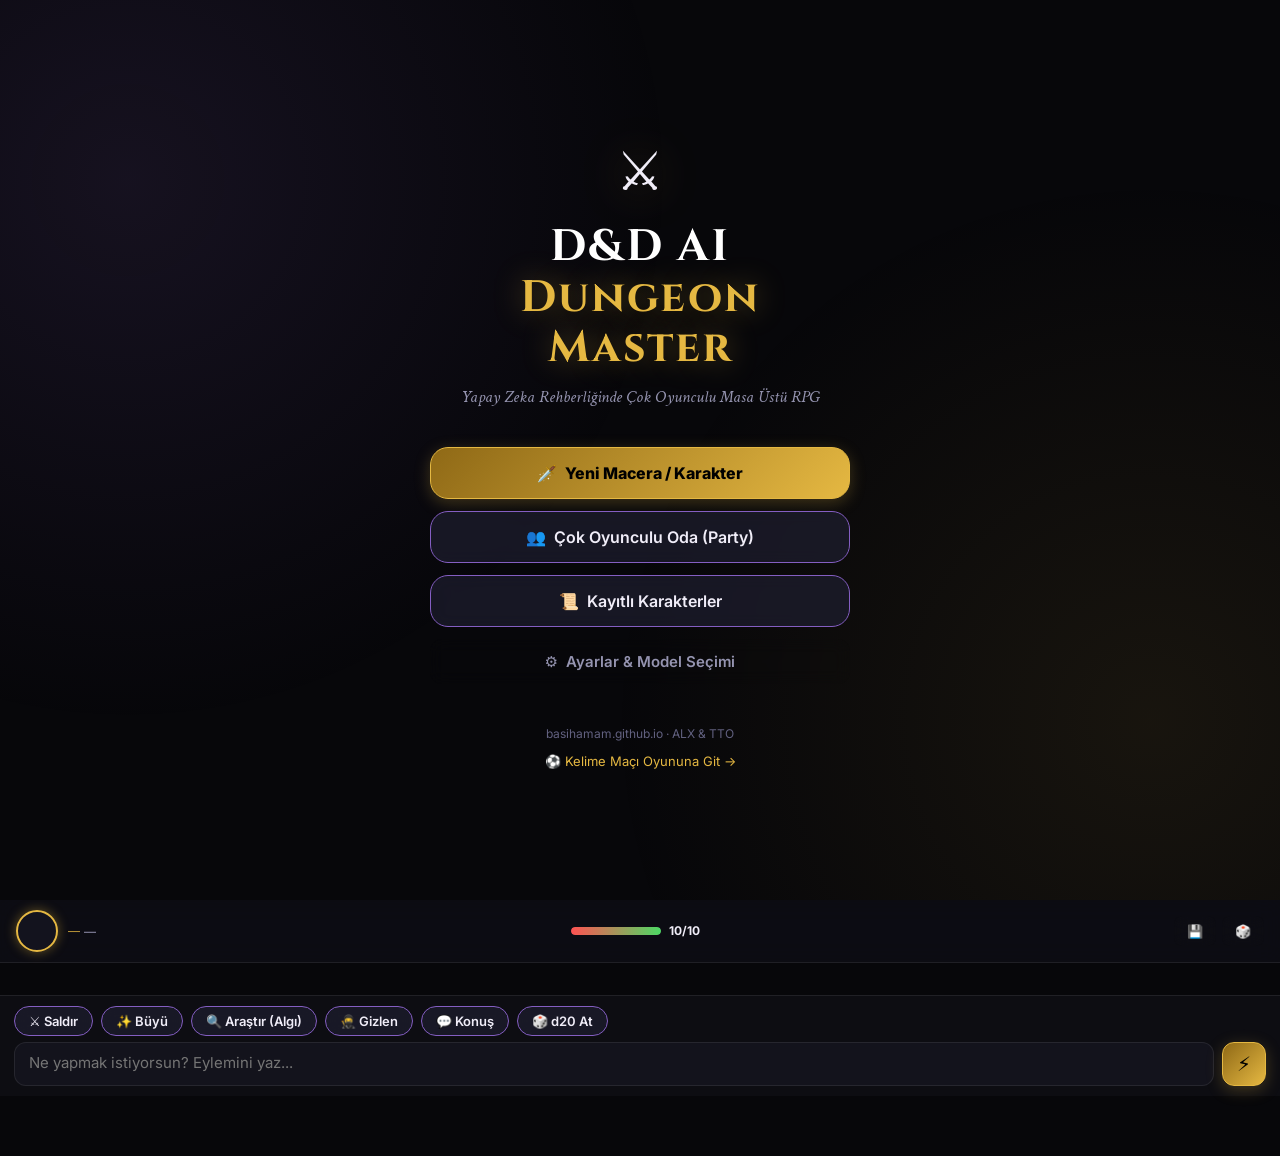
==== commit 20db140d: "feat(v3): Host-only start, ready system, turn action queue, dice roll request gate & campaign export" ====
--- a/dnd/index.html
+++ b/dnd/index.html
@@ -319,6 +319,7 @@
         <span class="hp-text" id="adv-hp-text">10/10</span>
       </div>
       <div style="display:flex;gap:6px">
+        <button class="btn btn-sm btn-ghost" onclick="document.getElementById('export-modal').style.display='flex'" title="Hikayeyi Kaydet / Dışa Aktar">💾</button>
         <button class="btn btn-sm btn-ghost" onclick="Adventure.showDicePanel()" title="Zar Paneli">🎲</button>
       </div>
     </div>
@@ -468,6 +469,41 @@
         </p>
         <button class="btn btn-primary btn-block" onclick="App.showScreen('screen-lobby'); document.getElementById('adventure-lobby-modal').style.display='none'">
           👥 Odayı Yönet / Yeni Arkadaş Davet Et
+        </button>
+      </div>
+    </div>
+  </div>
+
+  <!-- ==================== MODAL: ZAR İSTEME KAPISI (DICE GATE) ==================== -->
+  <div class="modal-overlay" id="dice-gate-modal" style="display:none">
+    <div class="modal-card" style="max-width:440px;border-color:var(--accent);box-shadow:0 0 30px var(--accent-glow)">
+      <div class="modal-header">
+        <h3 id="dice-gate-title">🎲 Zar İsteği!</h3>
+      </div>
+      <p id="dice-gate-desc" style="font-size:15px;line-height:1.7;margin-bottom:20px;color:var(--text)"></p>
+      <button class="btn btn-primary btn-block btn-lg btn-pulse" id="btn-dice-gate-roll" style="display:none">
+        🎲 Hemen Zar At!
+      </button>
+      <p style="font-size:12px;color:var(--text-muted);margin-top:10px;text-align:center">Bu zar atılmadan hikaye ilerleyemez.</p>
+    </div>
+  </div>
+
+  <!-- ==================== MODAL: HİKAYEYİ KAYDET / DIŞA AKTAR ==================== -->
+  <div class="modal-overlay" id="export-modal" style="display:none">
+    <div class="modal-card" style="max-width:460px">
+      <div class="modal-header">
+        <h3>💾 Hikayeyi Kaydet & İndir</h3>
+        <button class="btn btn-ghost btn-sm" onclick="document.getElementById('export-modal').style.display='none'">✕</button>
+      </div>
+      <p style="font-size:14px;color:var(--text-muted);margin-bottom:16px">
+        Oynadığınız tüm macerayı, DM anlatımlarını ve grup diyaloglarını cihazına indirip saklayabilirsin:
+      </p>
+      <div style="display:flex;flex-direction:column;gap:12px">
+        <button class="btn btn-primary btn-lg" onclick="Adventure.exportCampaign('html'); document.getElementById('export-modal').style.display='none'">
+          📖 Roman Formatında İndir (.html / Okunabilir Günlük)
+        </button>
+        <button class="btn btn-secondary btn-lg" onclick="Adventure.exportCampaign('json'); document.getElementById('export-modal').style.display='none'">
+          📂 Ham Oyun Kaydı İndir (.json / Tüm Veriler)
         </button>
       </div>
     </div>
--- a/dnd/css/main.css
+++ b/dnd/css/main.css
@@ -829,3 +829,36 @@
     grid-template-columns: repeat(3, 1fr);
   }
 }
+
+/* ================= TURN STATUS & DICE GATE ================= */
+.turn-status-banner {
+  background: rgba(132, 94, 194, 0.2);
+  border: 1px solid rgba(132, 94, 194, 0.4);
+  border-radius: var(--radius);
+  padding: 10px 14px;
+  display: flex;
+  align-items: center;
+  gap: 10px;
+  font-size: 13px;
+  margin: 12px 0;
+  animation: bannerPulse 2s infinite ease-in-out;
+}
+
+@keyframes bannerPulse {
+  0%, 100% { border-color: rgba(132, 94, 194, 0.4); box-shadow: none; }
+  50% { border-color: var(--accent); box-shadow: 0 0 12px rgba(229, 184, 66, 0.2); }
+}
+
+.party-member-chip.ready {
+  border-color: var(--success);
+  background: rgba(76, 217, 100, 0.08);
+}
+
+.btn-pulse {
+  animation: btnPulse 1.5s infinite;
+}
+
+@keyframes btnPulse {
+  0%, 100% { transform: scale(1); box-shadow: 0 0 16px var(--accent-glow); }
+  50% { transform: scale(1.03); box-shadow: 0 0 32px var(--accent-glow); }
+}
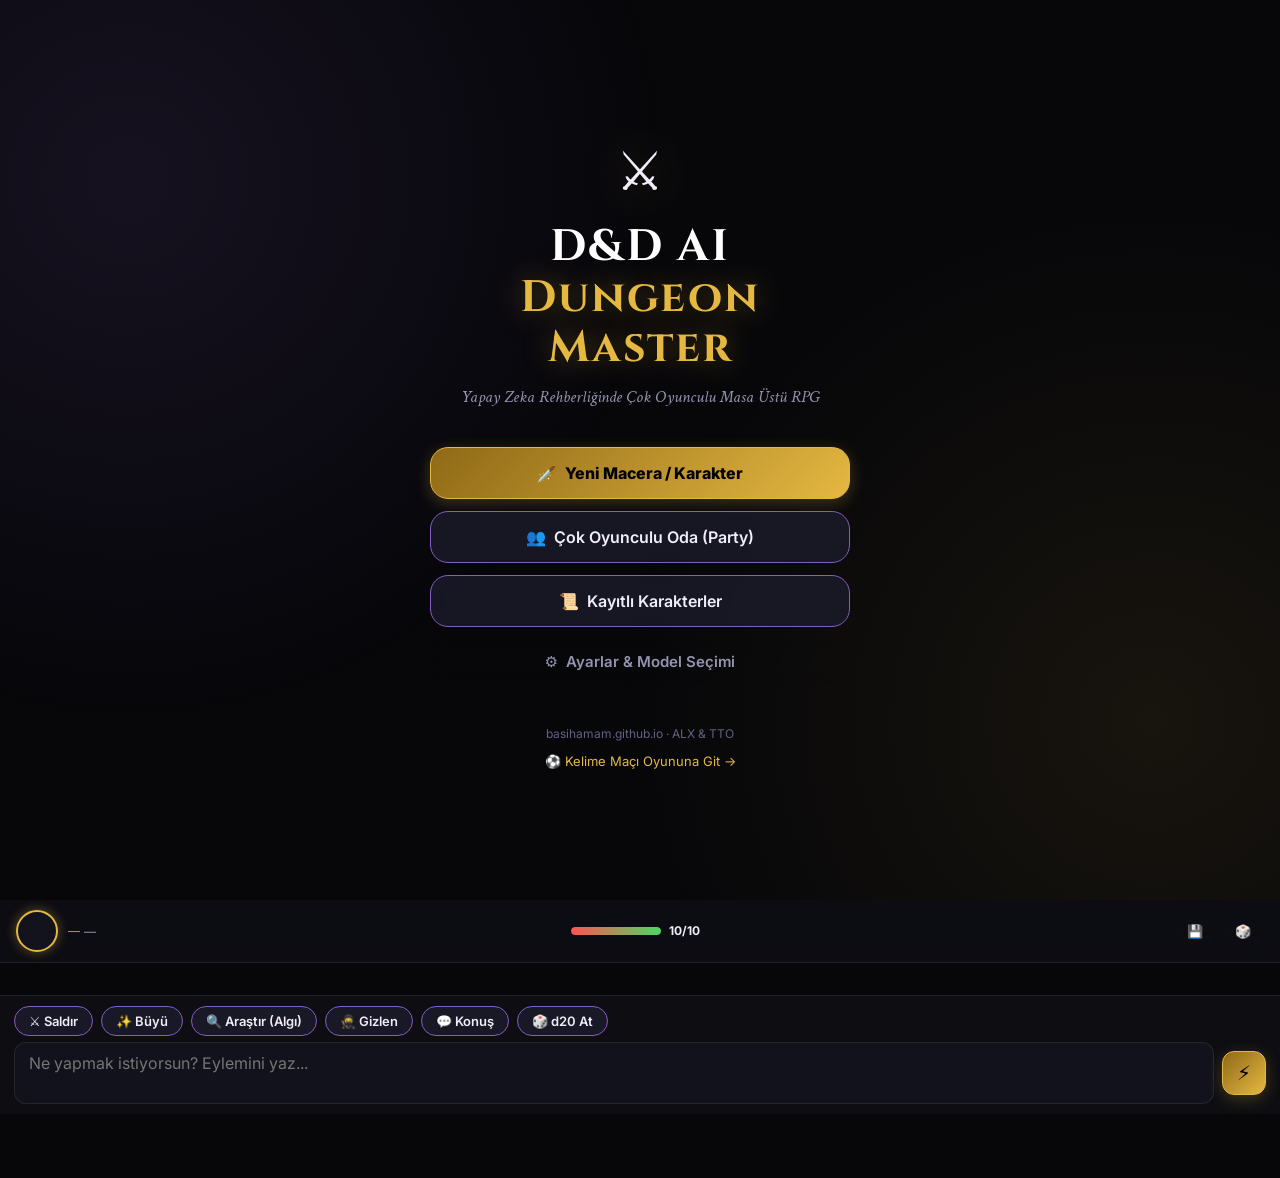
==== commit 40605ea8: "Support new Gemini AQ keys, upgrade to gemini-2.5-flash, mobile Android polish" ====
--- a/dnd/index.html
+++ b/dnd/index.html
@@ -90,9 +90,9 @@
         <div class="form-group">
           <label>Model Seçimi</label>
           <select id="ai-model">
-            <option value="gemini-1.5-pro">Gemini 1.5 Pro (Derin, Edebi, 2M Token)</option>
-            <option value="gemini-2.0-pro-exp-02-05">Gemini 2.0 Pro Experimental</option>
-            <option value="gemini-2.0-flash">Gemini 2.0 Flash (Çok Hızlı)</option>
+            <option value="gemini-2.5-flash" selected>Gemini 2.5 Flash (Önerilen - Üst Düzey & Hızlı)</option>
+            <option value="gemini-3.5-flash-lite">Gemini 3.5 Flash Lite (Ultra Hızlı)</option>
+            <option value="gemini-flash-latest">Gemini Flash Latest</option>
             <option value="anthropic/claude-3.5-sonnet">Claude 3.5 Sonnet (OpenRouter)</option>
             <option value="deepseek/deepseek-r1">DeepSeek R1 (OpenRouter)</option>
             <option value="gpt-4o">GPT-4o (OpenAI)</option>
@@ -464,12 +464,15 @@
         <button class="btn btn-ghost btn-sm" onclick="document.getElementById('adventure-lobby-modal').style.display='none'">✕</button>
       </div>
       <div id="adventure-lobby-content">
-        <p style="font-size:13px;color:var(--text-muted);margin-bottom:12px">
-          ${Multiplayer.roomCode ? `Aktif Oda Kodu: <strong>${Multiplayer.roomCode}</strong>` : 'Şu anda tek oyunculu moddasın.'}
-        </p>
-        <button class="btn btn-primary btn-block" onclick="App.showScreen('screen-lobby'); document.getElementById('adventure-lobby-modal').style.display='none'">
-          👥 Odayı Yönet / Yeni Arkadaş Davet Et
-        </button>
+        <div id="adventure-lobby-status"></div>
+        <div style="margin-top:16px;display:flex;flex-direction:column;gap:8px">
+          <button class="btn btn-primary btn-block" onclick="App.showScreen('screen-lobby'); document.getElementById('adventure-lobby-modal').style.display='none'">
+            👥 Odayı Yönet / Yeni Arkadaş Davet Et
+          </button>
+          <button class="btn btn-ghost btn-block" onclick="document.getElementById('adventure-lobby-modal').style.display='none'">
+            Kapat
+          </button>
+        </div>
       </div>
     </div>
   </div>
--- a/dnd/css/main.css
+++ b/dnd/css/main.css
@@ -359,9 +359,10 @@
 /* ================= ADVENTURE SCREEN ================= */
 #screen-adventure {
   height: 100vh;
+  height: 100dvh;
   display: flex;
   flex-direction: column;
-  padding-bottom: calc(60px + var(--safe-bottom));
+  padding-bottom: calc(64px + var(--safe-bottom));
   overflow: hidden;
 }
 
@@ -546,19 +547,22 @@
 
 .input-row textarea {
   flex: 1;
-  background: rgba(20, 20, 30, 0.9);
+  background: rgba(20, 20, 30, 0.95);
   border: 1px solid var(--border);
   border-radius: var(--radius);
   color: var(--text);
   font-family: var(--font-body);
-  font-size: 15px;
+  font-size: 16px; /* Prevents auto-zoom on Android/iOS */
   padding: 10px 14px;
   resize: none;
-  height: 44px;
+  min-height: 44px;
+  max-height: 120px;
+  -webkit-appearance: none;
 }
 
 .input-row textarea:focus {
   border-color: var(--accent);
+  box-shadow: 0 0 12px var(--accent-glow);
   outline: none;
 }
 
@@ -862,3 +866,130 @@
   0%, 100% { transform: scale(1); box-shadow: 0 0 16px var(--accent-glow); }
   50% { transform: scale(1.03); box-shadow: 0 0 32px var(--accent-glow); }
 }
+
+/* ================= FORM CONTROLS & ANDROID MOBILE ENHANCEMENTS ================= */
+.form-group {
+  display: flex;
+  flex-direction: column;
+  gap: 8px;
+  margin-bottom: 16px;
+  text-align: left;
+}
+
+.form-group label {
+  font-size: 13px;
+  font-weight: 700;
+  color: var(--accent);
+  letter-spacing: 0.5px;
+  text-transform: uppercase;
+}
+
+input[type="text"],
+input[type="password"],
+input[type="number"],
+select {
+  width: 100%;
+  background: var(--bg-darkest);
+  border: 1px solid var(--border);
+  border-radius: var(--radius);
+  color: var(--text);
+  font-family: var(--font-body);
+  font-size: 16px; /* 16px prevents mobile auto-zoom */
+  padding: 12px 14px;
+  outline: none;
+  transition: border-color 0.2s ease, box-shadow 0.2s ease, background 0.2s ease;
+  -webkit-appearance: none;
+  appearance: none;
+}
+
+input[type="text"]:focus,
+input[type="password"]:focus,
+input[type="number"]:focus,
+select:focus {
+  border-color: var(--accent);
+  box-shadow: 0 0 12px var(--accent-glow);
+  background: rgba(18, 18, 26, 0.95);
+}
+
+select {
+  background-image: url("data:image/svg+xml;charset=UTF-8,%3csvg xmlns='http://www.w3.org/2000/svg' viewBox='0 0 24 24' fill='none' stroke='%23e5b842' stroke-width='2' stroke-linecap='round' stroke-linejoin='round'%3e%3cpolyline points='6 9 12 15 18 9'%3e%3c/polyline%3e%3c/svg%3e");
+  background-repeat: no-repeat;
+  background-position: right 14px center;
+  background-size: 16px;
+  padding-right: 40px;
+  cursor: pointer;
+}
+
+.input-with-btn {
+  display: flex;
+  gap: 8px;
+  align-items: center;
+}
+
+.input-with-btn input {
+  flex: 1;
+}
+
+.input-with-btn .btn {
+  flex-shrink: 0;
+}
+
+/* Touch & tap feedback */
+.btn, .quick-actions .btn, .nav-item {
+  -webkit-tap-highlight-color: transparent;
+  touch-action: manipulation;
+}
+
+.btn:active, .quick-actions .btn:active {
+  transform: scale(0.96);
+}
+
+/* Mobile Quick Actions scroll smooth */
+.quick-actions {
+  -webkit-overflow-scrolling: touch;
+  scroll-behavior: smooth;
+}
+
+/* Mobile full-width adjustments */
+@media (max-width: 600px) {
+  .modal-card {
+    width: 95%;
+    max-height: 92vh;
+    padding: 18px;
+  }
+
+  .screen-header h2 {
+    font-size: 20px;
+  }
+
+  .adventure-topbar {
+    padding: 10px 14px;
+  }
+
+  .topbar-name {
+    font-size: 14px;
+  }
+
+  .hp-bar {
+    width: 75px;
+  }
+
+  .story-area {
+    padding: 12px;
+  }
+
+  .message-dm {
+    padding: 14px;
+    font-size: 15px;
+    line-height: 1.65;
+  }
+
+  .message-player {
+    padding: 10px 14px;
+    font-size: 14px;
+  }
+
+  .lobby-actions-grid {
+    grid-template-columns: 1fr;
+  }
+}
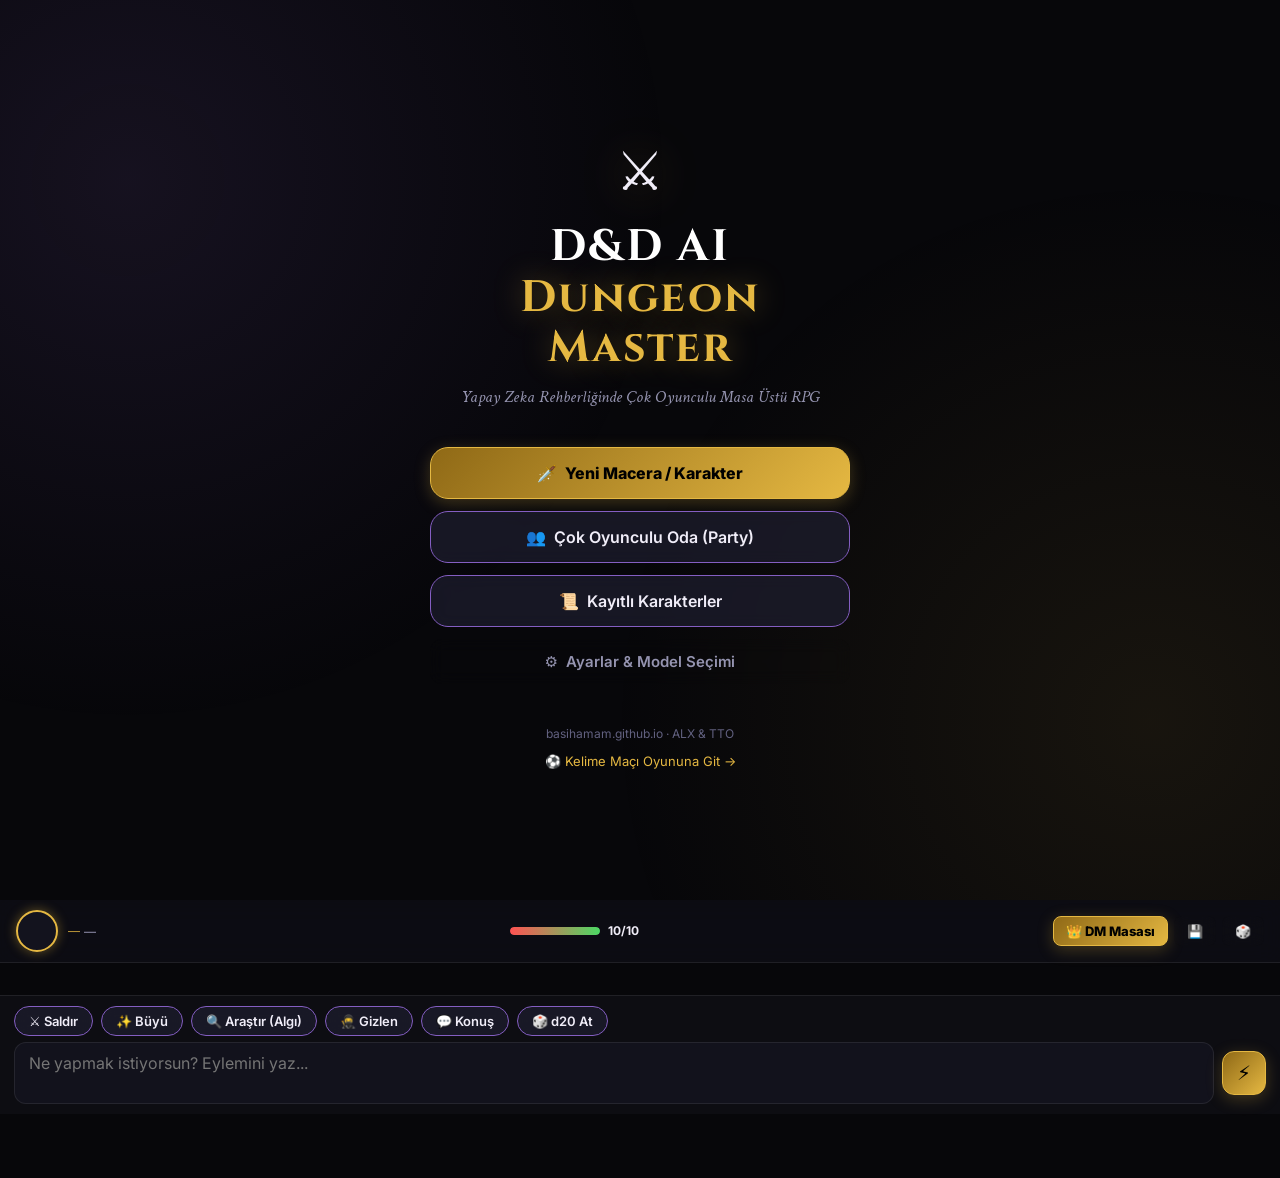
==== commit 608fdd16: "Add DM Master Console, D&D 5e rule and damage auto-attribution, and 503 high demand spike protection" ====
--- a/dnd/index.html
+++ b/dnd/index.html
@@ -319,6 +319,7 @@
         <span class="hp-text" id="adv-hp-text">10/10</span>
       </div>
       <div style="display:flex;gap:6px">
+        <button class="btn btn-sm btn-primary" onclick="Adventure.openDMConsole()" title="DM Masası & Kural Rehberi">👑 DM Masası</button>
         <button class="btn btn-sm btn-ghost" onclick="document.getElementById('export-modal').style.display='flex'" title="Hikayeyi Kaydet / Dışa Aktar">💾</button>
         <button class="btn btn-sm btn-ghost" onclick="Adventure.showDicePanel()" title="Zar Paneli">🎲</button>
       </div>
@@ -508,6 +509,144 @@
         <button class="btn btn-secondary btn-lg" onclick="Adventure.exportCampaign('json'); document.getElementById('export-modal').style.display='none'">
           📂 Ham Oyun Kaydı İndir (.json / Tüm Veriler)
         </button>
+      </div>
+    </div>
+  </div>
+
+  <!-- ==================== MODAL: DM MASASI & KONTROL PANELİ ==================== -->
+  <div class="modal-overlay" id="dm-console-modal" style="display:none">
+    <div class="modal-card dm-modal-card">
+      <div class="modal-header">
+        <div style="display:flex;align-items:center;gap:8px">
+          <span style="font-size:24px">👑</span>
+          <div>
+            <h3 style="margin:0;color:var(--accent)">Dungeon Master Masası</h3>
+            <span style="font-size:11px;color:var(--text-muted)">Canlı D&D 5e Kural & Olay Yönetimi</span>
+          </div>
+        </div>
+        <button class="btn btn-ghost btn-sm" onclick="Adventure.closeDMConsole()">✕</button>
+      </div>
+
+      <!-- DM Sekmeleri -->
+      <div class="dm-console-tabs">
+        <button class="dm-tab-btn active" id="btn-dm-tab-actions" onclick="Adventure.switchDMTab('actions')">⚡ DM Eylemleri</button>
+        <button class="dm-tab-btn" id="btn-dm-tab-rules" onclick="Adventure.switchDMTab('rules')">📖 D&D 5e Kural Rehberi</button>
+        <button class="dm-tab-btn" id="btn-dm-tab-story" onclick="Adventure.switchDMTab('story')">📢 Sahne Anlatımı</button>
+      </div>
+
+      <!-- TAB 1: DM Eylemleri -->
+      <div class="dm-tab-content active" id="dm-tab-actions">
+        <div class="dm-section">
+          <h4>🩸 Oyuncuya Hasar / Şifa Uygula</h4>
+          <div class="dm-grid-row">
+            <div class="form-group" style="flex:1">
+              <label>Hedef Oyuncu</label>
+              <select id="dm-target-player"></select>
+            </div>
+            <div class="form-group" style="width:110px">
+              <label>Miktar (HP)</label>
+              <input type="number" id="dm-hp-amount" value="5" min="1" max="999">
+            </div>
+          </div>
+
+          <div class="form-group">
+            <label>Kural & Hasar Türü Gerekçesi</label>
+            <input type="text" id="dm-rule-reason" placeholder="Örn: 15 vs AC 13, 1d6+2 Kesici Hasar (Pala)">
+          </div>
+
+          <div style="display:flex;gap:8px">
+            <button class="btn btn-danger btn-block" onclick="Adventure.dmApplyDamage()">💥 Hasar Ver</button>
+            <button class="btn btn-success btn-block" onclick="Adventure.dmApplyHeal()">💚 Can Ver</button>
+          </div>
+        </div>
+
+        <div class="dm-section">
+          <h4>⚠️ Hazır Tehlike & Tuzak Tetikle</h4>
+          <div class="dm-quick-grid">
+            <button class="btn btn-sm btn-secondary" onclick="Adventure.dmTriggerTrap('pit')">🕳️ Çukur Tuzağı (1d6 Ezici, DC 12 Dex)</button>
+            <button class="btn btn-sm btn-secondary" onclick="Adventure.dmTriggerTrap('poison')">🏹 Zehirli İğne (1d4 Delici + 2d4 Zehir, DC 13 Con)</button>
+            <button class="btn btn-sm btn-secondary" onclick="Adventure.dmTriggerTrap('rocks')">🪨 Taş Çığı (2d6 Ezici, DC 14 Dex)</button>
+            <button class="btn btn-sm btn-secondary" onclick="Adventure.dmTriggerTrap('fire')">🔥 Alev Püskürmesi (3d6 Ateş, DC 15 Dex)</button>
+          </div>
+        </div>
+
+        <div class="dm-section">
+          <h4>👹 Düşman Pususu Başlat</h4>
+          <div class="dm-quick-grid">
+            <button class="btn btn-sm btn-secondary" onclick="Adventure.dmSpawnEnemies('goblin')">👺 Goblin Avcıları (HP: 7, AC: 15)</button>
+            <button class="btn btn-sm btn-secondary" onclick="Adventure.dmSpawnEnemies('skeleton')">💀 İskelet Savaşçılar (HP: 13, AC: 13)</button>
+            <button class="btn btn-sm btn-secondary" onclick="Adventure.dmSpawnEnemies('bandit')">🗡️ Haydut Çetesi (HP: 11, AC: 12)</button>
+            <button class="btn btn-sm btn-secondary" onclick="Adventure.dmSpawnEnemies('wolf')">🐺 Vahşi Kurt Sürüsü (HP: 11, AC: 13)</button>
+          </div>
+        </div>
+      </div>
+
+      <!-- TAB 2: D&D 5e Kural Rehberi -->
+      <div class="dm-tab-content" id="dm-tab-rules" style="display:none">
+        <div class="rules-cheatsheet">
+          <div class="rule-block">
+            <h5>🎯 Zorluk Dereceleri (DC - Difficulty Class)</h5>
+            <table class="rules-table">
+              <tr><th>Seviye</th><th>DC</th><th>Örnek</th></tr>
+              <tr><td>Çok Kolay</td><td>5</td><td>Halatı fark etmek</td></tr>
+              <tr><td>Kolay</td><td>10</td><td>Gıcırdayan kapıyı zorlamak</td></tr>
+              <tr><td>Orta</td><td>15</td><td>Paslı kilidi açmak / İz sürmek</td></tr>
+              <tr><td>Zor</td><td>20</td><td>Gizli geçidi keşfetmek</td></tr>
+              <tr><td>Çok Zor</td><td>25</td><td>Kraliyet muhafızını ikna etmek</td></tr>
+              <tr><td>İmkansız</td><td>30</td><td>Uçurumdan düşerken iğneye tutunmak</td></tr>
+            </table>
+          </div>
+
+          <div class="rule-block">
+            <h5>💀 Ölüm & Kurtarma Kuralları (Death Saves)</h5>
+            <p><strong>0 HP:</strong> Karakter yere yığılır, Baygın (Unconscious) olur.</p>
+            <p>Her tur başında d20 atılır (Stat bonusu eklenmez):</p>
+            <ul>
+              <li><strong>10 - 19:</strong> 1 Başarı (3 Başarı = Stabil duruma gelir).</li>
+              <li><strong>2 - 9:</strong> 1 Başarısızlık (3 Başarısızlık = Karakter ölür).</li>
+              <li><strong>Nat 20:</strong> Anında 1 HP ile ayağa kalkar!</li>
+              <li><strong>Nat 1:</strong> 2 Başarısızlık birden sayılır!</li>
+            </ul>
+          </div>
+
+          <div class="rule-block">
+            <h5>🧗 Düşme Hasarı (Falling Damage)</h5>
+            <p>Karakter serbest düşüşte her 10 fit (3 metre) için <strong>1d6 Ezici Hasar</strong> alır (Maksimum 20d6) ve Yere Devrilmiş (Prone) duruma geçer.</p>
+          </div>
+
+          <div class="rule-block">
+            <h5>🩸 Hasar Türleri (Damage Types)</h5>
+            <div class="damage-types-tags">
+              <span class="dmg-tag">Kesici (Slashing)</span>
+              <span class="dmg-tag">Delici (Piercing)</span>
+              <span class="dmg-tag">Ezici (Bludgeoning)</span>
+              <span class="dmg-tag">Ateş (Fire)</span>
+              <span class="dmg-tag">Soğuk (Cold)</span>
+              <span class="dmg-tag">Yıldırım (Lightning)</span>
+              <span class="dmg-tag">Zehir (Poison)</span>
+              <span class="dmg-tag">Asit (Acid)</span>
+              <span class="dmg-tag">Nekrotik (Necrotic)</span>
+              <span class="dmg-tag">Işıltılı (Radiant)</span>
+              <span class="dmg-tag">Psişik (Psychic)</span>
+              <span class="dmg-tag">Kuvvet (Force)</span>
+            </div>
+          </div>
+
+          <div class="rule-block">
+            <h5>💤 Dinlenme (Rests)</h5>
+            <p><strong>Kısa Dinlenme (1 Saat):</strong> Can Zarları (Hit Dice) harcanarak (Zar + CON) kadar HP yenilenir.</p>
+            <p><strong>Uzun Dinlenme (8 Saat):</strong> Tüm HP tamamen dolar. Harcanan can zarlarının yarısı yenilenir.</p>
+          </div>
+        </div>
+      </div>
+
+      <!-- TAB 3: Sahne Anlatımı -->
+      <div class="dm-tab-content" id="dm-tab-story" style="display:none">
+        <div class="form-group">
+          <label>DM Özel Sahne Anlatımı / Olay Mesajı</label>
+          <textarea id="dm-custom-narrative" rows="4" placeholder="DM olarak doğrudan sahneye anlatım yaz... (Örn: Gökyüzü bir anda yarıldı ve gök gürültüsü zindanın taşlarını sarstı...)"></textarea>
+        </div>
+        <button class="btn btn-primary btn-block" onclick="Adventure.dmBroadcastStory()">📢 Hikayeye DM Mesajı Olarak Gönder</button>
       </div>
     </div>
   </div>
--- a/dnd/css/main.css
+++ b/dnd/css/main.css
@@ -993,3 +993,213 @@
     grid-template-columns: 1fr;
   }
 }
+
+/* ================= DM MASASI & KURAL KARTLARI ================= */
+.dm-modal-card {
+  max-width: 660px;
+  max-height: 90vh;
+}
+
+.dm-console-tabs {
+  display: flex;
+  gap: 6px;
+  margin-bottom: 16px;
+  border-bottom: 1px solid var(--border);
+  overflow-x: auto;
+}
+
+.dm-tab-btn {
+  background: none;
+  border: none;
+  border-bottom: 2px solid transparent;
+  color: var(--text-muted);
+  font-family: var(--font-body);
+  font-size: 13px;
+  font-weight: 700;
+  padding: 8px 14px;
+  cursor: pointer;
+  white-space: nowrap;
+  transition: all 0.2s ease;
+}
+
+.dm-tab-btn:hover {
+  color: var(--text);
+}
+
+.dm-tab-btn.active {
+  color: var(--accent);
+  border-bottom-color: var(--accent);
+}
+
+.dm-section {
+  background: var(--bg-darkest);
+  border: 1px solid var(--border);
+  border-radius: var(--radius);
+  padding: 16px;
+  margin-bottom: 14px;
+}
+
+.dm-section h4 {
+  font-family: var(--font-display);
+  color: var(--accent);
+  font-size: 14px;
+  margin-bottom: 12px;
+}
+
+.dm-grid-row {
+  display: flex;
+  gap: 12px;
+}
+
+.dm-quick-grid {
+  display: grid;
+  grid-template-columns: repeat(auto-fit, minmax(200px, 1fr));
+  gap: 8px;
+}
+
+.btn-danger {
+  background: linear-gradient(135deg, #c0392b, #e74c3c);
+  color: #fff;
+  border-color: #c0392b;
+  font-weight: 700;
+}
+
+.btn-danger:hover {
+  box-shadow: 0 0 16px rgba(231, 76, 60, 0.4);
+}
+
+.btn-success {
+  background: linear-gradient(135deg, #27ae60, #2ecc71);
+  color: #fff;
+  border-color: #27ae60;
+  font-weight: 700;
+}
+
+.btn-success:hover {
+  box-shadow: 0 0 16px rgba(46, 204, 113, 0.4);
+}
+
+/* D&D 5e Rules Cheatsheet */
+.rules-cheatsheet {
+  display: flex;
+  flex-direction: column;
+  gap: 14px;
+  max-height: 60vh;
+  overflow-y: auto;
+  padding-right: 4px;
+}
+
+.rule-block {
+  background: var(--bg-darkest);
+  border: 1px solid var(--border);
+  border-radius: var(--radius);
+  padding: 14px;
+}
+
+.rule-block h5 {
+  font-family: var(--font-display);
+  color: var(--accent);
+  font-size: 14px;
+  margin-bottom: 8px;
+}
+
+.rule-block p, .rule-block ul {
+  font-size: 13px;
+  color: var(--text-muted);
+  line-height: 1.6;
+}
+
+.rule-block ul {
+  padding-left: 20px;
+  margin-top: 6px;
+}
+
+.rules-table {
+  width: 100%;
+  border-collapse: collapse;
+  font-size: 12px;
+  margin-top: 8px;
+}
+
+.rules-table th, .rules-table td {
+  padding: 6px 8px;
+  border-bottom: 1px solid rgba(255, 255, 255, 0.06);
+  text-align: left;
+}
+
+.rules-table th {
+  color: var(--accent);
+  font-weight: 700;
+}
+
+.damage-types-tags {
+  display: flex;
+  flex-wrap: wrap;
+  gap: 6px;
+  margin-top: 6px;
+}
+
+.dmg-tag {
+  font-size: 11px;
+  background: rgba(255, 255, 255, 0.05);
+  border: 1px solid var(--border);
+  padding: 4px 8px;
+  border-radius: var(--radius-round);
+  color: var(--text);
+}
+
+/* Rule Callout Badges in DM Bubbles */
+.rule-badges-wrap {
+  margin-top: 14px;
+  display: flex;
+  flex-direction: column;
+  gap: 8px;
+}
+
+.rule-callout-card {
+  padding: 12px 14px;
+  border-radius: var(--radius);
+  font-size: 13px;
+  line-height: 1.5;
+  background: rgba(10, 10, 15, 0.6);
+}
+
+.rule-callout-card.damage-card {
+  border-left: 4px solid var(--danger);
+  border-top: 1px solid rgba(231, 76, 60, 0.2);
+  border-right: 1px solid rgba(231, 76, 60, 0.2);
+  border-bottom: 1px solid rgba(231, 76, 60, 0.2);
+}
+
+.rule-callout-card.heal-card {
+  border-left: 4px solid var(--success);
+  border-top: 1px solid rgba(46, 204, 113, 0.2);
+  border-right: 1px solid rgba(46, 204, 113, 0.2);
+  border-bottom: 1px solid rgba(46, 204, 113, 0.2);
+}
+
+.rule-callout-header {
+  font-size: 11px;
+  font-weight: 800;
+  letter-spacing: 1px;
+  margin-bottom: 4px;
+}
+
+.damage-card .rule-callout-header { color: var(--danger); }
+.heal-card .rule-callout-header { color: var(--success); }
+
+.badge-dmg {
+  color: #ff6b6b;
+  font-weight: 800;
+}
+
+.badge-heal {
+  color: #51cf66;
+  font-weight: 800;
+}
+
+.rule-meta {
+  font-size: 12px;
+  color: var(--text-muted);
+  margin-top: 4px;
+}
